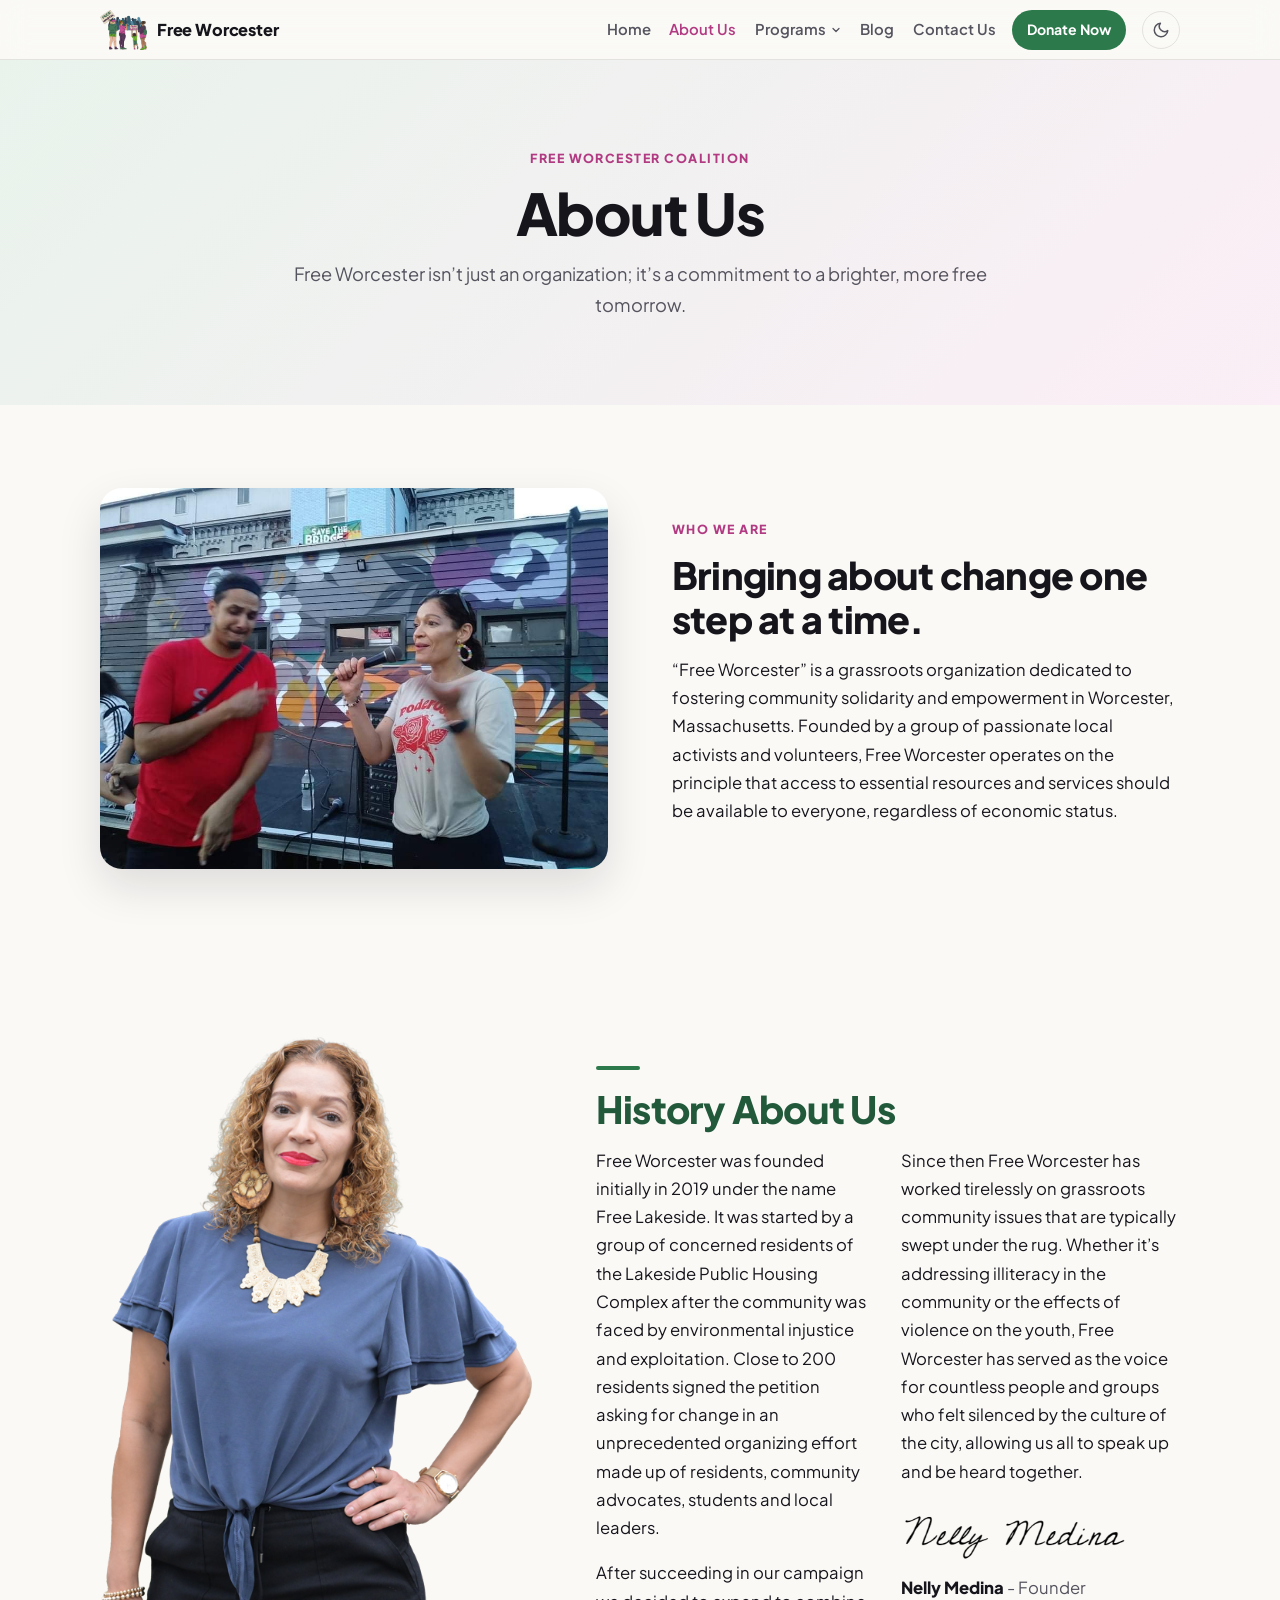
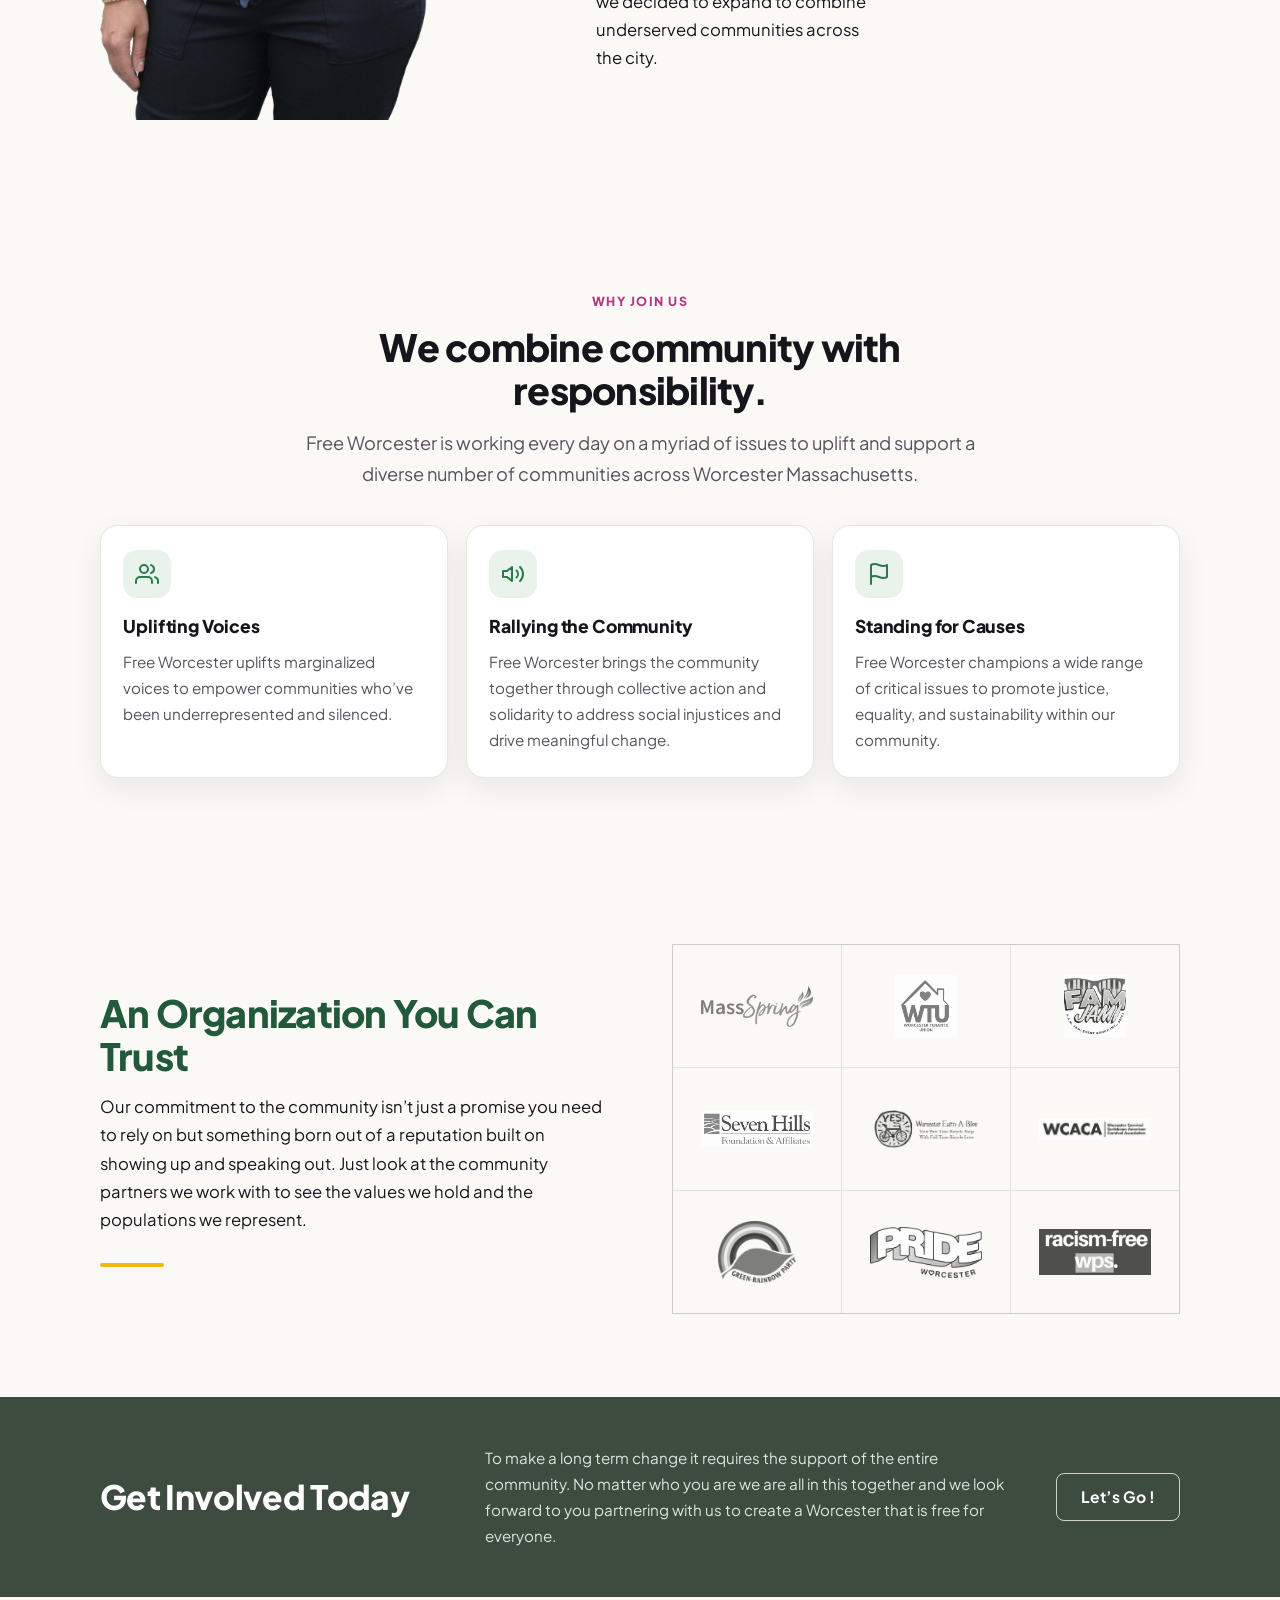
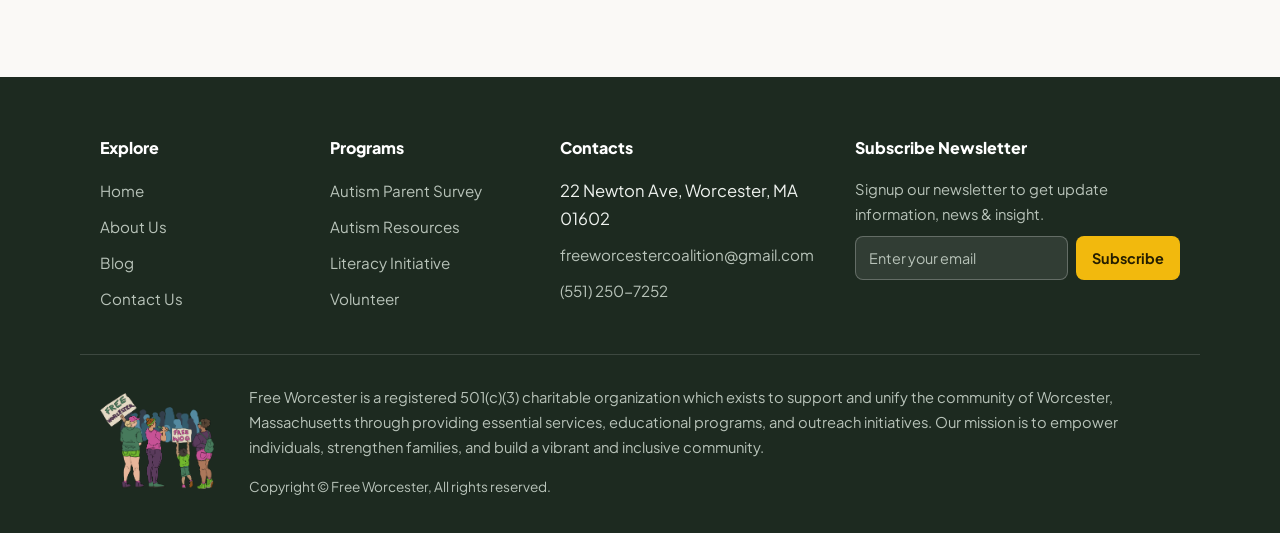
==== about.html @ 7d06a8c4 "Merge the history and founder blocks to match the original layout The About page's history section n" ====
<!DOCTYPE html>
<html lang="en">
<head>
<meta charset="utf-8">
<meta name="viewport" content="width=device-width, initial-scale=1">
<title>About Us — Free Worcester</title>
<meta name="description" content="Free Worcester isn't just an organization; it's a commitment to a brighter, more free tomorrow.">
<link rel="icon" href="images/favicon-32.png" sizes="32x32" type="image/png">
<link rel="icon" href="images/favicon-192.png" sizes="192x192" type="image/png">
<link rel="apple-touch-icon" href="images/apple-touch-icon.png">
<link rel="preconnect" href="https://fonts.googleapis.com">
<link rel="preconnect" href="https://fonts.gstatic.com" crossorigin>
<link href="https://fonts.googleapis.com/css2?family=Plus+Jakarta+Sans:wght@400;600;700;800&display=swap" rel="stylesheet">
<link rel="stylesheet" href="assets/fw.css">
<script>try{var t=localStorage.getItem('theme');if(t==='dark'||t==='light')document.documentElement.dataset.theme=t;}catch(e){}</script>
</head>
<body>

<header class="site-head">
  <div class="bar">
    <a class="brand" href="index.html"><img src="images/free-worcester-logo.png" alt="">Free Worcester</a>
    <nav class="main" aria-label="Site">
      <a href="index.html">Home</a>
      <a href="about.html" aria-current="page">About Us</a>
      <span class="has-sub">
        <a href="autism-survey-report.html">Programs <svg class="caret" viewBox="0 0 24 24" fill="none" stroke="currentColor" stroke-width="2.5" stroke-linecap="round" stroke-linejoin="round" aria-hidden="true"><polyline points="6 9 12 15 18 9"/></svg></a>
        <span class="sub">
          <a href="autism-survey-report.html">Autism Parent Survey<span class="hint">Findings and Recommendations report</span></a>
          <a href="index.html#take-action">Social Justice Literacy Initiative<span class="hint">Today&rsquo;s Readers are Future Leaders</span></a>
        </span>
      </span>
      <a href="blog.html">Blog</a>
      <a href="contact.html">Contact Us</a>
    </nav>
    <a class="head-cta" href="contact.html">Donate Now</a>
    <button class="icon-btn" id="theme-toggle" aria-pressed="false" aria-label="Switch to dark mode">
      <svg class="i-moon" viewBox="0 0 24 24" fill="none" stroke="currentColor" stroke-width="2" stroke-linecap="round" stroke-linejoin="round" aria-hidden="true"><path d="M21 12.79A9 9 0 1 1 11.21 3 7 7 0 0 0 21 12.79z"/></svg>
      <svg class="i-sun" viewBox="0 0 24 24" fill="none" stroke="currentColor" stroke-width="2" stroke-linecap="round" stroke-linejoin="round" style="display:none" aria-hidden="true"><circle cx="12" cy="12" r="5"/><line x1="12" y1="1" x2="12" y2="3"/><line x1="12" y1="21" x2="12" y2="23"/><line x1="4.22" y1="4.22" x2="5.64" y2="5.64"/><line x1="18.36" y1="18.36" x2="19.78" y2="19.78"/><line x1="1" y1="12" x2="3" y2="12"/><line x1="21" y1="12" x2="23" y2="12"/><line x1="4.22" y1="19.78" x2="5.64" y2="18.36"/><line x1="18.36" y1="5.64" x2="19.78" y2="4.22"/></svg>
    </button>
    <button class="icon-btn nav-toggle" id="nav-toggle" aria-expanded="false" aria-controls="mobile-nav" aria-label="Menu">
      <svg viewBox="0 0 24 24" fill="none" stroke="currentColor" stroke-width="2" stroke-linecap="round" aria-hidden="true"><line x1="3" y1="6" x2="21" y2="6"/><line x1="3" y1="12" x2="21" y2="12"/><line x1="3" y1="18" x2="21" y2="18"/></svg>
    </button>
  </div>
  <nav class="mobile-nav" id="mobile-nav" aria-label="Site">
    <a href="index.html">Home</a>
    <a href="about.html">About Us</a>
    <a class="subitem" href="autism-survey-report.html">Programs: Autism Parent Survey</a>
    <a class="subitem" href="index.html#take-action">Programs: Literacy Initiative</a>
    <a href="blog.html">Blog</a>
    <a href="contact.html">Contact Us</a>
    <a href="contact.html">Donate Now</a>
  </nav>
</header>

<main>

<section class="section band-accent">
  <div class="container center rv" style="max-width: 760px;">
    <span class="eyebrow">Free Worcester Coalition</span>
    <h1 class="display">About Us</h1>
    <p class="lead" style="margin-bottom: 0;">Free Worcester isn&rsquo;t just an organization; it&rsquo;s a commitment to a brighter, more free tomorrow.</p>
  </div>
</section>

<section class="section" id="who-we-are">
  <div class="container">
    <div class="split">
      <figure class="ph rv">
        <img src="images/fw-mural-event.jpg" alt="A speaker with a microphone addressing a crowd in front of a colorful mural at a community event" width="960" height="720" loading="lazy">
      </figure>
      <div class="rv">
        <span class="eyebrow">Who We Are</span>
        <h2 class="title">Bringing about change one step at a time.</h2>
        <p>&ldquo;Free Worcester&rdquo; is a grassroots organization dedicated to fostering community solidarity and empowerment in Worcester, Massachusetts. Founded by a group of passionate local activists and volunteers, Free Worcester operates on the principle that access to essential resources and services should be available to everyone, regardless of economic status.</p>
      </div>
    </div>
  </div>
</section>

<section class="section" id="history">
  <div class="container">
    <div class="history-founder">
      <img class="portrait rv" src="images/about-founder-nelly-medina.png" alt="Portrait of Nelly Medina, founder of Free Worcester" width="560" height="888" loading="lazy">
      <div class="rv">
        <div class="accent-dash" aria-hidden="true"></div>
        <h2 class="title trust-title">History About Us</h2>
        <div class="hist-cols">
          <div>
            <p>Free Worcester was founded initially in 2019 under the name Free Lakeside. It was started by a group of concerned residents of the Lakeside Public Housing Complex after the community was faced by environmental injustice and exploitation. Close to 200 residents signed the petition asking for change in an unprecedented organizing effort made up of residents, community advocates, students and local leaders.</p>
            <p>After succeeding in our campaign we decided to expand to combine underserved communities across the city.</p>
          </div>
          <div>
            <p>Since then Free Worcester has worked tirelessly on grassroots community issues that are typically swept under the rug. Whether it&rsquo;s addressing illiteracy in the community or the effects of violence on the youth, Free Worcester has served as the voice for countless people and groups who felt silenced by the culture of the city, allowing us all to speak up and be heard together.</p>
            <img class="signature" src="images/about-signature-nelly-medina.png" alt="Nelly Medina&rsquo;s signature" width="326" height="71" loading="lazy">
            <p class="sig-name"><strong>Nelly Medina</strong> - Founder</p>
          </div>
        </div>
      </div>
    </div>
  </div>
</section>

<section class="section" id="why-join">
  <div class="container">
    <div class="center rv" style="max-width: 680px; margin: 0 auto 2.2rem;">
      <span class="eyebrow">Why Join Us</span>
      <h2 class="title">We combine community with responsibility.</h2>
      <p class="lead" style="margin-bottom: 0;">Free Worcester is working every day on a myriad of issues to uplift and support a diverse number of communities across Worcester Massachusetts.</p>
    </div>
    <div class="grid-3">
      <div class="fcard rv">
        <div class="icon-chip"><svg viewBox="0 0 24 24" fill="none" stroke="currentColor" stroke-width="2" stroke-linecap="round" stroke-linejoin="round" aria-hidden="true"><path d="M17 21v-2a4 4 0 0 0-4-4H5a4 4 0 0 0-4 4v2"/><circle cx="9" cy="7" r="4"/><path d="M23 21v-2a4 4 0 0 0-3-3.87"/><path d="M16 3.13a4 4 0 0 1 0 7.75"/></svg></div>
        <h3>Uplifting Voices</h3>
        <p>Free Worcester uplifts marginalized voices to empower communities who&rsquo;ve been underrepresented and silenced.</p>
      </div>
      <div class="fcard rv">
        <div class="icon-chip"><svg viewBox="0 0 24 24" fill="none" stroke="currentColor" stroke-width="2" stroke-linecap="round" stroke-linejoin="round" aria-hidden="true"><polygon points="11 5 6 9 2 9 2 15 6 15 11 19 11 5"/><path d="M15.54 8.46a5 5 0 0 1 0 7.07"/><path d="M19.07 4.93a10 10 0 0 1 0 14.14"/></svg></div>
        <h3>Rallying the Community</h3>
        <p>Free Worcester brings the community together through collective action and solidarity to address social injustices and drive meaningful change.</p>
      </div>
      <div class="fcard rv">
        <div class="icon-chip"><svg viewBox="0 0 24 24" fill="none" stroke="currentColor" stroke-width="2" stroke-linecap="round" stroke-linejoin="round" aria-hidden="true"><path d="M4 15s1-1 4-1 5 2 8 2 4-1 4-1V3s-1 1-4 1-5-2-8-2-4 1-4 1z"/><line x1="4" y1="22" x2="4" y2="15"/></svg></div>
        <h3>Standing for Causes</h3>
        <p>Free Worcester champions a wide range of critical issues to promote justice, equality, and sustainability within our community.</p>
      </div>
    </div>
  </div>
</section>

<section class="section" id="trust">
  <div class="container">
    <div class="split">
      <div class="rv">
        <h2 class="title trust-title">An Organization You Can Trust</h2>
        <p>Our commitment to the community isn&rsquo;t just a promise you need to rely on but something born out of a reputation built on showing up and speaking out. Just look at the community partners we work with to see the values we hold and the populations we represent.</p>
        <div class="accent-bar" aria-hidden="true"></div>
      </div>
      <div class="partner-grid rv" aria-label="Community partners">
        <span class="cell"><img src="images/partner-mass-spring.png" alt="MassSpring" loading="lazy"></span>
        <span class="cell"><img src="images/partner-tenants-union.png" alt="Worcester Tenants Union" loading="lazy"></span>
        <span class="cell"><img src="images/partner-fam-jam.jpg" alt="FAM JAM! Event Group Inc." loading="lazy"></span>
        <span class="cell"><img src="images/partner-seven-hills.png" alt="Seven Hills Foundation and Affiliates" loading="lazy"></span>
        <span class="cell"><img src="images/partner-earn-a-bike.png" alt="Worcester Earn-A-Bike" loading="lazy"></span>
        <span class="cell"><img src="images/partner-wcaca.jpg" alt="WCACA — Worcester Caribbean American Carnival Association" loading="lazy"></span>
        <span class="cell"><img src="images/partner-green-rainbow.png" alt="Green-Rainbow Party" loading="lazy"></span>
        <span class="cell"><img src="images/partner-pride-worcester.png" alt="Pride Worcester" loading="lazy"></span>
        <span class="cell"><img src="images/partner-racism-free-wps.png" alt="Racism-Free WPS" loading="lazy"></span>
      </div>
    </div>
  </div>
</section>

<section class="section tight band-cta" id="get-involved">
  <div class="container cta-row rv">
    <h2>Get Involved Today</h2>
    <p>To make a long term change it requires the support of the entire community. No matter who you are we are all in this together and we look forward to you partnering with us to create a Worcester that is free for everyone.</p>
    <a class="btn outline" href="contact.html">Let&rsquo;s Go !</a>
  </div>
</section>

</main>

<footer class="site-foot">
  <div class="cols">
    <div>
      <h4>Explore</h4>
      <ul>
        <li><a href="index.html">Home</a></li>
        <li><a href="about.html">About Us</a></li>
        <li><a href="blog.html">Blog</a></li>
        <li><a href="contact.html">Contact Us</a></li>
      </ul>
    </div>
    <div>
      <h4>Programs</h4>
      <ul>
        <li><a href="autism-survey-report.html">Autism Parent Survey</a></li>
        <li><a href="autism-survey-report.html#resources">Autism Resources</a></li>
        <li><a href="index.html#take-action">Literacy Initiative</a></li>
        <li><a href="contact.html">Volunteer</a></li>
      </ul>
    </div>
    <div>
      <h4>Contacts</h4>
      <ul>
        <li>22 Newton Ave, Worcester, MA 01602</li>
        <li><a href="mailto:freeworcestercoalition@gmail.com">freeworcestercoalition@gmail.com</a></li>
        <li><a href="tel:+15512507252">(551) 250-7252</a></li>
      </ul>
    </div>
    <div>
      <h4>Subscribe Newsletter</h4>
      <p>Signup our newsletter to get update information, news &amp; insight.</p>
      <form class="newsletter" id="newsletter-form">
        <input id="nl-email" type="email" placeholder="Enter your email" aria-label="Email address" required>
        <button class="btn gold" type="submit">Subscribe</button>
      </form>
    </div>
  </div>
  <div class="foot-bottom">
    <img src="images/free-worcester-logo.png" alt="Free Worcester logo">
    <div>
      <p>Free Worcester is a registered 501(c)(3) charitable organization which exists to support and unify the community of Worcester, Massachusetts through providing essential services, educational programs, and outreach initiatives. Our mission is to empower individuals, strengthen families, and build a vibrant and inclusive community.</p>
      <p class="copyright">Copyright &copy; Free Worcester, All rights reserved.</p>
    </div>
  </div>
</footer>

<script src="assets/fw.js"></script>
</body>
</html>
---- assets/fw.css ----
/* Free Worcester site design system */

:root {
  color-scheme: light;
  --page: #faf9f6;
  --surface: #ffffff;
  --surface-2: #f3f1ea;
  --ink: #16151c;
  --ink-2: #55535e;
  --muted: #8a8794;
  --border: rgba(20, 19, 28, 0.10);
  --shadow: 0 10px 30px rgba(20, 19, 28, 0.07);
  --shadow-lift: 0 18px 44px rgba(20, 19, 28, 0.12);
  --green: #2c7a4b;
  --green-deep: #21593a;
  --green-ink: #ffffff;
  --lime: #7fc242;
  --pink: #d155a5;
  --accent-text: #b23a82;
  --wash-green: #e9f3ec;
  --wash-pink: #fbeef6;
  --foot-bg: #1d2a20;
  --foot-ink: #eef2ee;
  --foot-muted: #b8c3b9;
  --radius: 18px;
}
:root[data-theme="dark"] {
  color-scheme: dark;
  --page: #0e0e11;
  --surface: #17161c;
  --surface-2: #1e1d25;
  --ink: #f2f1f5;
  --ink-2: #c3c0cc;
  --muted: #918e9c;
  --border: rgba(255, 255, 255, 0.12);
  --shadow: 0 10px 30px rgba(0, 0, 0, 0.45);
  --shadow-lift: 0 18px 44px rgba(0, 0, 0, 0.6);
  --green: #58b978;
  --green-deep: #2b6b45;
  --green-ink: #08130c;
  --pink: #e176b8;
  --accent-text: #e78fc3;
  --wash-green: #142219;
  --wash-pink: #261523;
  --foot-bg: #152017;
}

* { box-sizing: border-box; }
html { scroll-behavior: smooth; }
@media (prefers-reduced-motion: reduce) { html { scroll-behavior: auto; } }
body {
  margin: 0;
  background: var(--page);
  color: var(--ink);
  font-family: "Plus Jakarta Sans", system-ui, -apple-system, "Segoe UI", sans-serif;
  font-size: 1.04rem;
  line-height: 1.7;
}
a { color: var(--green); }
:root[data-theme="dark"] main a:not(.btn) { color: var(--pink); }
img { max-width: 100%; }

/* ---------- Header ---------- */
.site-head {
  position: sticky; top: 0; z-index: 60;
  background: color-mix(in srgb, var(--page) 84%, transparent);
  -webkit-backdrop-filter: blur(14px); backdrop-filter: blur(14px);
  border-bottom: 1px solid var(--border);
}
.site-head .bar {
  max-width: 1120px; margin: 0 auto; padding: 0.6rem 1.25rem;
  display: flex; align-items: center; gap: 1rem;
}
.site-head .brand {
  display: flex; align-items: center; gap: 0.6rem;
  text-decoration: none; color: var(--ink); font-weight: 800; font-size: 1.02rem;
  flex: 1 1 auto; min-width: 0; letter-spacing: -0.01em;
}
.site-head .brand img { height: 40px; width: auto; display: block; }
.site-head nav.main { display: flex; gap: 1.15rem; align-items: center; }
.site-head nav.main a {
  font-size: 0.93rem; font-weight: 600; text-decoration: none; color: var(--ink-2);
  padding: 0.2rem 0;
}
.site-head nav.main a:hover { color: var(--ink); }
.site-head nav.main a[aria-current="page"] {
  color: var(--accent-text);
}
.has-sub { position: relative; }
.has-sub > a { display: inline-flex; align-items: center; gap: 0.25rem; }
.has-sub .caret { width: 12px; height: 12px; }
.sub {
  position: absolute; top: calc(100% + 8px); left: 50%; transform: translateX(-50%);
  background: var(--surface); border: 1px solid var(--border); border-radius: 14px;
  box-shadow: var(--shadow-lift); padding: 0.45rem; min-width: 280px; display: none; z-index: 70;
}
.has-sub:hover .sub, .has-sub:focus-within .sub { display: block; }
.sub::before { content: ""; position: absolute; top: -10px; left: 0; right: 0; height: 12px; }
.sub a {
  display: block; padding: 0.55rem 0.8rem; border-radius: 10px;
  font-size: 0.92rem; font-weight: 600; color: var(--ink) !important; text-decoration: none;
}
.sub a:hover { background: var(--surface-2); }
.sub a .hint { display: block; font-size: 0.78rem; font-weight: 500; color: var(--muted); }
.mobile-nav a.subitem { padding-left: 1.2rem; font-weight: 500; color: var(--ink-2); }
.head-cta {
  display: inline-block; background: var(--green); color: var(--green-ink) !important;
  font-size: 0.88rem; font-weight: 700; text-decoration: none;
  padding: 0.5rem 0.95rem; border-radius: 999px; white-space: nowrap;
}
.head-cta:hover { background: var(--green-deep); color: #fff !important; }
.icon-btn {
  background: none; border: 1px solid var(--border); border-radius: 999px;
  width: 38px; height: 38px; display: inline-flex; align-items: center; justify-content: center;
  color: var(--ink-2); cursor: pointer; flex: 0 0 auto;
}
.icon-btn:hover { background: var(--surface-2); }
.icon-btn svg { width: 18px; height: 18px; }
.nav-toggle { display: none; }
.mobile-nav {
  display: none; border-top: 1px solid var(--border);
  background: var(--surface); padding: 0.6rem 1.25rem 1rem;
}
.mobile-nav a {
  display: block; padding: 0.55rem 0.25rem; text-decoration: none;
  color: var(--ink); font-weight: 600; border-bottom: 1px solid var(--border);
}
.mobile-nav a:last-child { border-bottom: none; }
.mobile-nav.open { display: block; }
@media (max-width: 880px) {
  .site-head nav.main, .site-head .head-cta { display: none; }
  .nav-toggle { display: inline-flex; }
}

/* ---------- Layout ---------- */
.container { max-width: 1120px; margin: 0 auto; padding: 0 1.25rem; }
.container.narrow { max-width: 760px; }
.section { padding: clamp(3rem, 7vw, 5.2rem) 0; }
.section.tight { padding: clamp(2rem, 4vw, 3rem) 0; }
.split {
  display: grid; grid-template-columns: 1fr 1fr;
  gap: clamp(2rem, 5vw, 4.5rem); align-items: center;
}
@media (max-width: 880px) { .split { grid-template-columns: 1fr; } }
.split .media-right { order: 2; }
@media (max-width: 880px) { .split .media-right { order: 0; } }

.eyebrow {
  display: inline-block; font-size: 0.78rem; font-weight: 800;
  letter-spacing: 0.12em; text-transform: uppercase;
  color: var(--accent-text); margin: 0 0 0.8rem;
}
h1.display {
  font-size: clamp(2.3rem, 5.5vw, 3.6rem); line-height: 1.06;
  letter-spacing: -0.025em; font-weight: 800; margin: 0 0 1rem;
}
h2.title {
  font-size: clamp(1.7rem, 3.4vw, 2.35rem); line-height: 1.15;
  letter-spacing: -0.02em; font-weight: 800; margin: 0 0 1rem;
}
.lead { font-size: 1.14rem; color: var(--ink-2); margin: 0 0 1.2rem; }
p { margin: 0 0 1.05rem; }
.center { text-align: center; }
.center .eyebrow { margin-left: auto; margin-right: auto; }

/* ---------- Buttons ---------- */
.btn-row { display: flex; flex-wrap: wrap; gap: 0.8rem; margin: 1.4rem 0 0; }
.center .btn-row { justify-content: center; }
.btn {
  display: inline-block; padding: 0.72rem 1.35rem; border-radius: 999px;
  background: var(--green); color: var(--green-ink); text-decoration: none;
  font-weight: 700; font-size: 0.98rem; border: none; cursor: pointer; font-family: inherit;
  transition: transform 0.15s ease, background 0.15s ease, box-shadow 0.15s ease;
}
.btn:hover { background: var(--green-deep); color: #fff; transform: translateY(-2px); box-shadow: var(--shadow); }
.btn.ghost {
  background: transparent; color: var(--ink); border: 1.5px solid var(--border);
}
.btn.ghost:hover { background: var(--surface-2); color: var(--ink); box-shadow: none; }
.btn.on-dark { background: #fff; color: #1c4630; }
.btn.on-dark:hover { background: #eef5ef; color: #1c4630; }

/* ---------- Media ---------- */
.ph { border-radius: 22px; overflow: hidden; box-shadow: var(--shadow-lift); margin: 0; }
.ph img { display: block; width: 100%; height: auto; }
.hero-art { display: block; width: min(100%, 460px); height: auto; margin: 0 auto; }

/* ---------- Cards ---------- */
.grid-3 { display: grid; grid-template-columns: repeat(3, 1fr); gap: 1.1rem; }
.grid-4 { display: grid; grid-template-columns: repeat(4, 1fr); gap: 1.1rem; }
@media (max-width: 980px) { .grid-4 { grid-template-columns: repeat(2, 1fr); } }
@media (max-width: 880px) { .grid-3 { grid-template-columns: 1fr; } }
@media (max-width: 560px) { .grid-4 { grid-template-columns: 1fr; } }
.fcard {
  background: var(--surface); border: 1px solid var(--border);
  border-radius: var(--radius); padding: 1.5rem 1.4rem;
  box-shadow: var(--shadow);
  transition: transform 0.2s ease, box-shadow 0.2s ease;
}
.fcard:hover { transform: translateY(-4px); box-shadow: var(--shadow-lift); }
.fcard h3 { margin: 0 0 0.45rem; font-size: 1.1rem; font-weight: 800; letter-spacing: -0.01em; }
.fcard p { margin: 0; font-size: 0.95rem; color: var(--ink-2); }
.icon-chip {
  width: 48px; height: 48px; border-radius: 14px;
  background: var(--wash-green); color: var(--green);
  display: flex; align-items: center; justify-content: center; margin-bottom: 0.9rem;
}
:root[data-theme="dark"] .icon-chip { color: var(--pink); background: var(--wash-pink); }
.icon-chip svg { width: 24px; height: 24px; }

/* ---------- Bands ---------- */
.band-accent { background: linear-gradient(135deg, var(--wash-green), var(--wash-pink)); }
.band-cta { background: #3e4c40; color: #f4f7f4; }
.band-cta .eyebrow { color: #b7e3c5; }
.band-cta h2.title { color: #ffffff; }
.band-cta p { color: #d8ecdd; }
.band-soft { background: var(--surface-2); }
:root[data-theme="dark"] .band-accent { background: linear-gradient(135deg, var(--wash-green), var(--wash-pink)); }

.cta-row {
  display: grid; grid-template-columns: minmax(0, 0.9fr) minmax(0, 1.4fr) auto;
  gap: clamp(1.5rem, 4vw, 3.5rem); align-items: center;
}
.cta-row h2 { margin: 0; font-size: clamp(1.5rem, 3vw, 2.1rem); font-weight: 800; letter-spacing: -0.02em; color: #fff; }
.cta-row p { margin: 0; font-size: 0.95rem; color: #dbe4dc; }
@media (max-width: 880px) { .cta-row { grid-template-columns: 1fr; text-align: left; } }
.btn.outline {
  background: transparent; color: #fff; border: 1px solid rgba(255, 255, 255, 0.75);
  border-radius: 8px; padding: 0.62rem 1.5rem; white-space: nowrap;
}
.btn.outline:hover { background: rgba(255, 255, 255, 0.12); color: #fff; box-shadow: none; }
.btn.gold { background: #f2b90d; color: #251e00; border-radius: 8px; }
.btn.gold:hover { background: #dfa90a; color: #251e00; }

/* ---------- Partner logos ---------- */
.trust-title { color: var(--green-deep); }
:root[data-theme="dark"] .trust-title { color: var(--green); }
.accent-bar { width: 64px; height: 4px; background: #f2b90d; margin-top: 1.8rem; border-radius: 2px; }
.partner-grid {
  display: grid; grid-template-columns: repeat(3, 1fr);
  gap: 1px; background: var(--border); border: 1px solid var(--border);
}
.partner-grid .cell {
  background: var(--page); display: flex; align-items: center; justify-content: center;
  padding: 1.5rem 1.1rem; min-height: 122px;
}
.partner-grid .cell img {
  max-height: 62px; max-width: 84%; width: auto; object-fit: contain;
  filter: grayscale(1); opacity: 0.78; transition: filter 0.2s ease, opacity 0.2s ease;
}
.partner-grid .cell:hover img { filter: none; opacity: 1; }
:root[data-theme="dark"] .partner-grid { background: rgba(255, 255, 255, 0.18); border-color: rgba(255, 255, 255, 0.18); }
:root[data-theme="dark"] .partner-grid .cell { background: #eceae4; }
@media (max-width: 560px) { .partner-grid { grid-template-columns: repeat(2, 1fr); } }

.logo-marquee {
  overflow: hidden;
  -webkit-mask-image: linear-gradient(90deg, transparent, #000 10%, #000 90%, transparent);
  mask-image: linear-gradient(90deg, transparent, #000 10%, #000 90%, transparent);
}
.logo-track { display: flex; width: max-content; animation: logo-scroll 36s linear infinite; }
.logo-marquee:hover .logo-track { animation-play-state: paused; }
.logo-set { display: flex; align-items: center; gap: 2.4rem; padding-right: 2.4rem; }
@keyframes logo-scroll {
  from { transform: translateX(0); }
  to { transform: translateX(-50%); }
}
.logo-marquee .partner { display: flex; align-items: center; padding: 0.4rem 0.7rem; flex: none; }
.logo-marquee .partner img {
  display: block; height: 46px; width: auto; max-width: 150px; object-fit: contain;
  filter: grayscale(1); opacity: 0.75; transition: filter 0.2s ease, opacity 0.2s ease;
}
.logo-marquee .partner:hover img { filter: none; opacity: 1; }
:root[data-theme="dark"] .logo-marquee .partner { background: #eceae4; border-radius: 12px; }
.strip-label {
  text-align: center; font-size: 0.8rem; font-weight: 800; letter-spacing: 0.14em;
  text-transform: uppercase; color: var(--muted); margin: 0 0 1.3rem;
}

/* ---------- Posts ---------- */
.post-card {
  background: var(--surface); border: 1px solid var(--border);
  border-radius: var(--radius); overflow: hidden; box-shadow: var(--shadow);
  transition: transform 0.2s ease, box-shadow 0.2s ease;
  display: flex; flex-direction: column;
}
.post-card:hover { transform: translateY(-4px); box-shadow: var(--shadow-lift); }
.post-card .thumb { overflow: hidden; aspect-ratio: 16 / 10; }
.post-card .thumb img {
  width: 100%; height: 100%; object-fit: cover; display: block;
  transition: transform 0.5s ease;
}
.post-card:hover .thumb img { transform: scale(1.05); }
.post-card .body { padding: 1.15rem 1.25rem 1.3rem; display: flex; flex-direction: column; gap: 0.45rem; }
.post-card h3 { margin: 0; font-size: 1.08rem; font-weight: 800; line-height: 1.35; letter-spacing: -0.01em; }
.post-card .excerpt { margin: 0; font-size: 0.93rem; color: var(--ink-2); }
.pill {
  display: inline-block; align-self: flex-start; font-size: 0.72rem; font-weight: 800;
  letter-spacing: 0.06em; text-transform: uppercase;
  background: var(--wash-pink); color: var(--accent-text);
  border-radius: 999px; padding: 0.22rem 0.65rem;
}
.post-date { font-size: 0.82rem; color: var(--muted); }
.post-feature {
  display: grid; grid-template-columns: minmax(0, 1.2fr) minmax(0, 1fr);
  background: var(--surface); border: 1px solid var(--border);
  border-radius: 22px; overflow: hidden; box-shadow: var(--shadow-lift);
}
.post-feature .thumb img { width: 100%; height: 100%; object-fit: cover; display: block; }
.post-feature .body { padding: clamp(1.4rem, 3.5vw, 2.4rem); display: flex; flex-direction: column; gap: 0.7rem; justify-content: center; }
.post-feature h2 { margin: 0; font-size: clamp(1.35rem, 2.6vw, 1.8rem); font-weight: 800; line-height: 1.25; letter-spacing: -0.015em; }
.post-feature .excerpt { margin: 0; color: var(--ink-2); }
@media (max-width: 880px) { .post-feature { grid-template-columns: 1fr; } }

/* ---------- History / founder ---------- */
.history-founder {
  display: grid; grid-template-columns: minmax(0, 0.85fr) minmax(0, 1.15fr);
  gap: clamp(2rem, 5vw, 4rem); align-items: center;
}
.history-founder .portrait { width: 100%; max-width: 440px; height: auto; display: block; justify-self: center; }
.accent-dash { width: 44px; height: 4px; border-radius: 2px; background: var(--green); margin-bottom: 1.1rem; }
.hist-cols { display: grid; grid-template-columns: 1fr 1fr; gap: 1.7rem; }
.hist-cols p { margin-top: 0; }
.hist-cols .signature { height: 50px; width: auto; display: block; margin: 1.5rem 0 0.9rem; }
:root[data-theme="dark"] .hist-cols .signature { filter: invert(1) opacity(0.9); }
.sig-name { margin: 0; color: var(--ink-2); }
.sig-name strong { color: var(--ink); font-weight: 800; }
@media (max-width: 900px) {
  .history-founder { grid-template-columns: 1fr; }
  .history-founder .portrait { max-width: 320px; justify-self: start; }
}
@media (max-width: 640px) { .hist-cols { grid-template-columns: 1fr; } }

/* ---------- Contact ---------- */
.contact-grid { display: grid; grid-template-columns: minmax(0, 0.9fr) minmax(0, 1.1fr); gap: 1.4rem; align-items: start; }
@media (max-width: 880px) { .contact-grid { grid-template-columns: 1fr; } }
.info-card { display: flex; gap: 1rem; align-items: flex-start; }
.info-card .icon-chip { margin: 0; flex: 0 0 auto; }
.info-card h3 { margin: 0 0 0.15rem; font-size: 1rem; font-weight: 800; }
.info-card p { margin: 0; color: var(--ink-2); font-size: 0.97rem; overflow-wrap: anywhere; }
.stack { display: flex; flex-direction: column; gap: 1.1rem; }
form.msg label { display: block; font-size: 0.88rem; font-weight: 700; margin: 1rem 0 0.35rem; }
form.msg label:first-of-type { margin-top: 0; }
form.msg input, form.msg textarea {
  width: 100%; padding: 0.68rem 0.85rem; font: inherit; color: var(--ink);
  background: var(--page); border: 1px solid var(--border); border-radius: 12px;
}
form.msg input:focus, form.msg textarea:focus { outline: 2px solid var(--green); outline-offset: 1px; }
form.msg textarea { min-height: 140px; resize: vertical; }
form.msg .note { font-size: 0.84rem; color: var(--muted); margin: 0.9rem 0 0; }
form.msg .btn { margin-top: 1.2rem; }
.map-frame {
  border: 1px solid var(--border); border-radius: 22px; overflow: hidden;
  box-shadow: var(--shadow); margin-top: 2.5rem;
}
.map-frame iframe { display: block; width: 100%; height: 380px; border: 0; }

/* ---------- Footer ---------- */
.site-foot { background: var(--foot-bg); color: var(--foot-ink); margin-top: clamp(3rem, 7vw, 5rem); }
.site-foot .cols {
  max-width: 1120px; margin: 0 auto; padding: clamp(2.5rem, 5vw, 3.6rem) 1.25rem 2rem;
  display: grid; grid-template-columns: 1.4fr 1fr 1fr; gap: 2.2rem;
}
@media (max-width: 880px) { .site-foot .cols { grid-template-columns: 1fr; } }
.site-foot .foot-bottom {
  max-width: 1120px; margin: 0 auto; padding: 1.9rem 1.25rem 2.2rem;
  border-top: 1px solid rgba(255, 255, 255, 0.14);
  display: grid; grid-template-columns: auto minmax(0, 1fr); gap: 2.2rem; align-items: center;
}
.site-foot .foot-bottom img { height: 96px; width: auto; display: block; }
.site-foot .copyright { margin: 0.9rem 0 0; font-size: 0.85rem; }
@media (max-width: 640px) { .site-foot .foot-bottom { grid-template-columns: 1fr; gap: 1.2rem; } }
.site-foot p { color: var(--foot-muted); font-size: 0.92rem; margin: 0 0 0.6rem; }
.site-foot h4 {
  font-size: 1rem; font-weight: 800; color: #ffffff; margin: 0 0 0.95rem;
}
.site-foot ul { list-style: none; margin: 0; padding: 0; }
.site-foot li { margin: 0 0 0.5rem; }
.site-foot a { color: var(--foot-muted); text-decoration: none; font-size: 0.95rem; }
.site-foot a:hover { color: #ffffff; }
.site-foot form.newsletter { display: flex; gap: 0.5rem; margin-top: 0.6rem; }
.site-foot form.newsletter input {
  flex: 1 1 auto; min-width: 0; padding: 0.55rem 0.8rem; font: inherit; font-size: 0.9rem;
  color: #fff; background: rgba(255, 255, 255, 0.09);
  border: 1px solid rgba(255, 255, 255, 0.25); border-radius: 8px;
}
.site-foot form.newsletter input::placeholder { color: var(--foot-muted); }
.site-foot form.newsletter .btn { padding: 0.55rem 1rem; font-size: 0.9rem; flex: 0 0 auto; }
.site-foot .base {
  border-top: 1px solid rgba(255, 255, 255, 0.12);
  max-width: 1120px; margin: 0 auto; padding: 1.1rem 1.25rem 1.4rem;
  font-size: 0.85rem; color: var(--foot-muted);
}
.site-foot .cols { grid-template-columns: 0.9fr 0.9fr 1.2fr 1.5fr; }
@media (max-width: 980px) { .site-foot .cols { grid-template-columns: 1fr 1fr; } }
@media (max-width: 640px) { .site-foot .cols { grid-template-columns: 1fr; } }

/* ---------- Reveal ---------- */
.rv { opacity: 0; transform: translateY(20px); transition: opacity 0.65s ease, transform 0.65s ease; }
.rv.in { opacity: 1; transform: none; }
@media (prefers-reduced-motion: reduce) {
  .rv { opacity: 1; transform: none; transition: none; }
  .fcard, .post-card, .btn, .logo-marquee .partner { transition: none; }
  .logo-marquee { -webkit-mask-image: none; mask-image: none; }
  .logo-track { animation: none; width: auto; }
  .logo-set { flex-wrap: wrap; justify-content: center; padding-right: 0; }
  .logo-set[aria-hidden="true"] { display: none; }
}
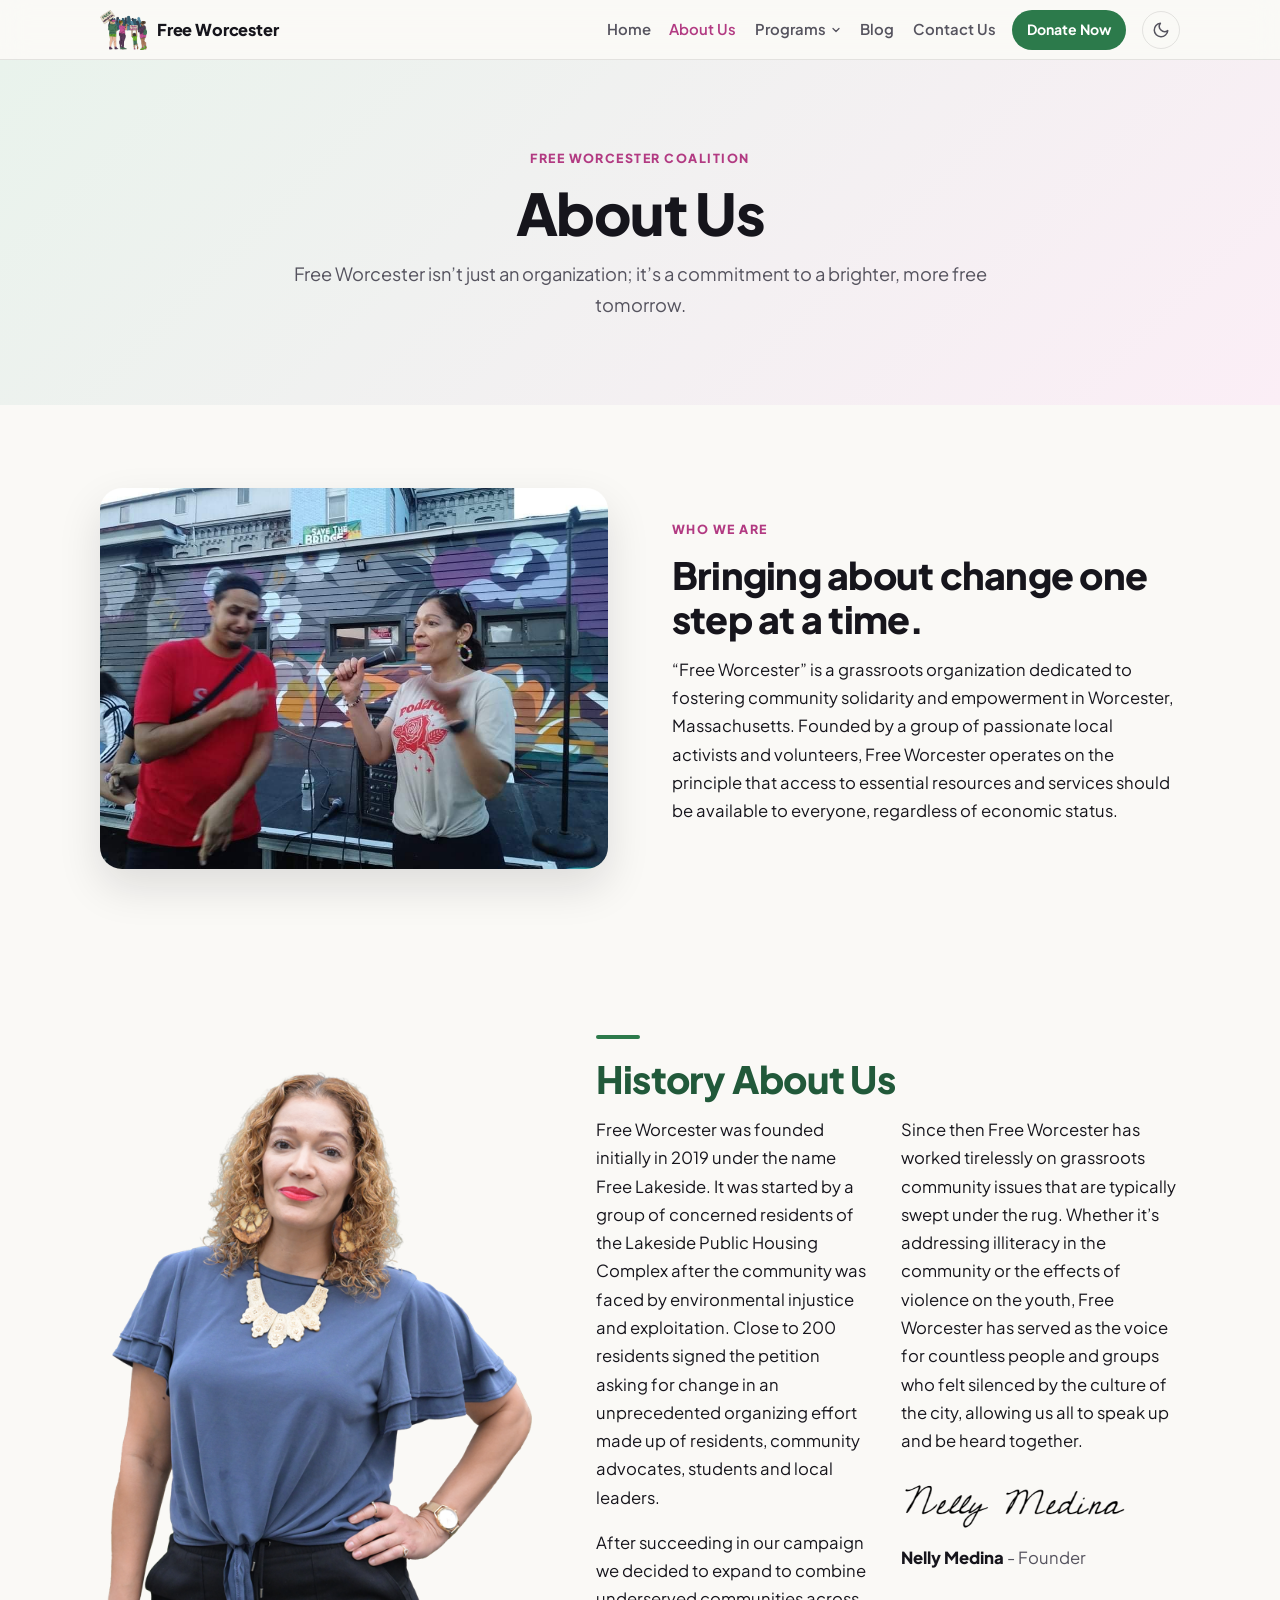
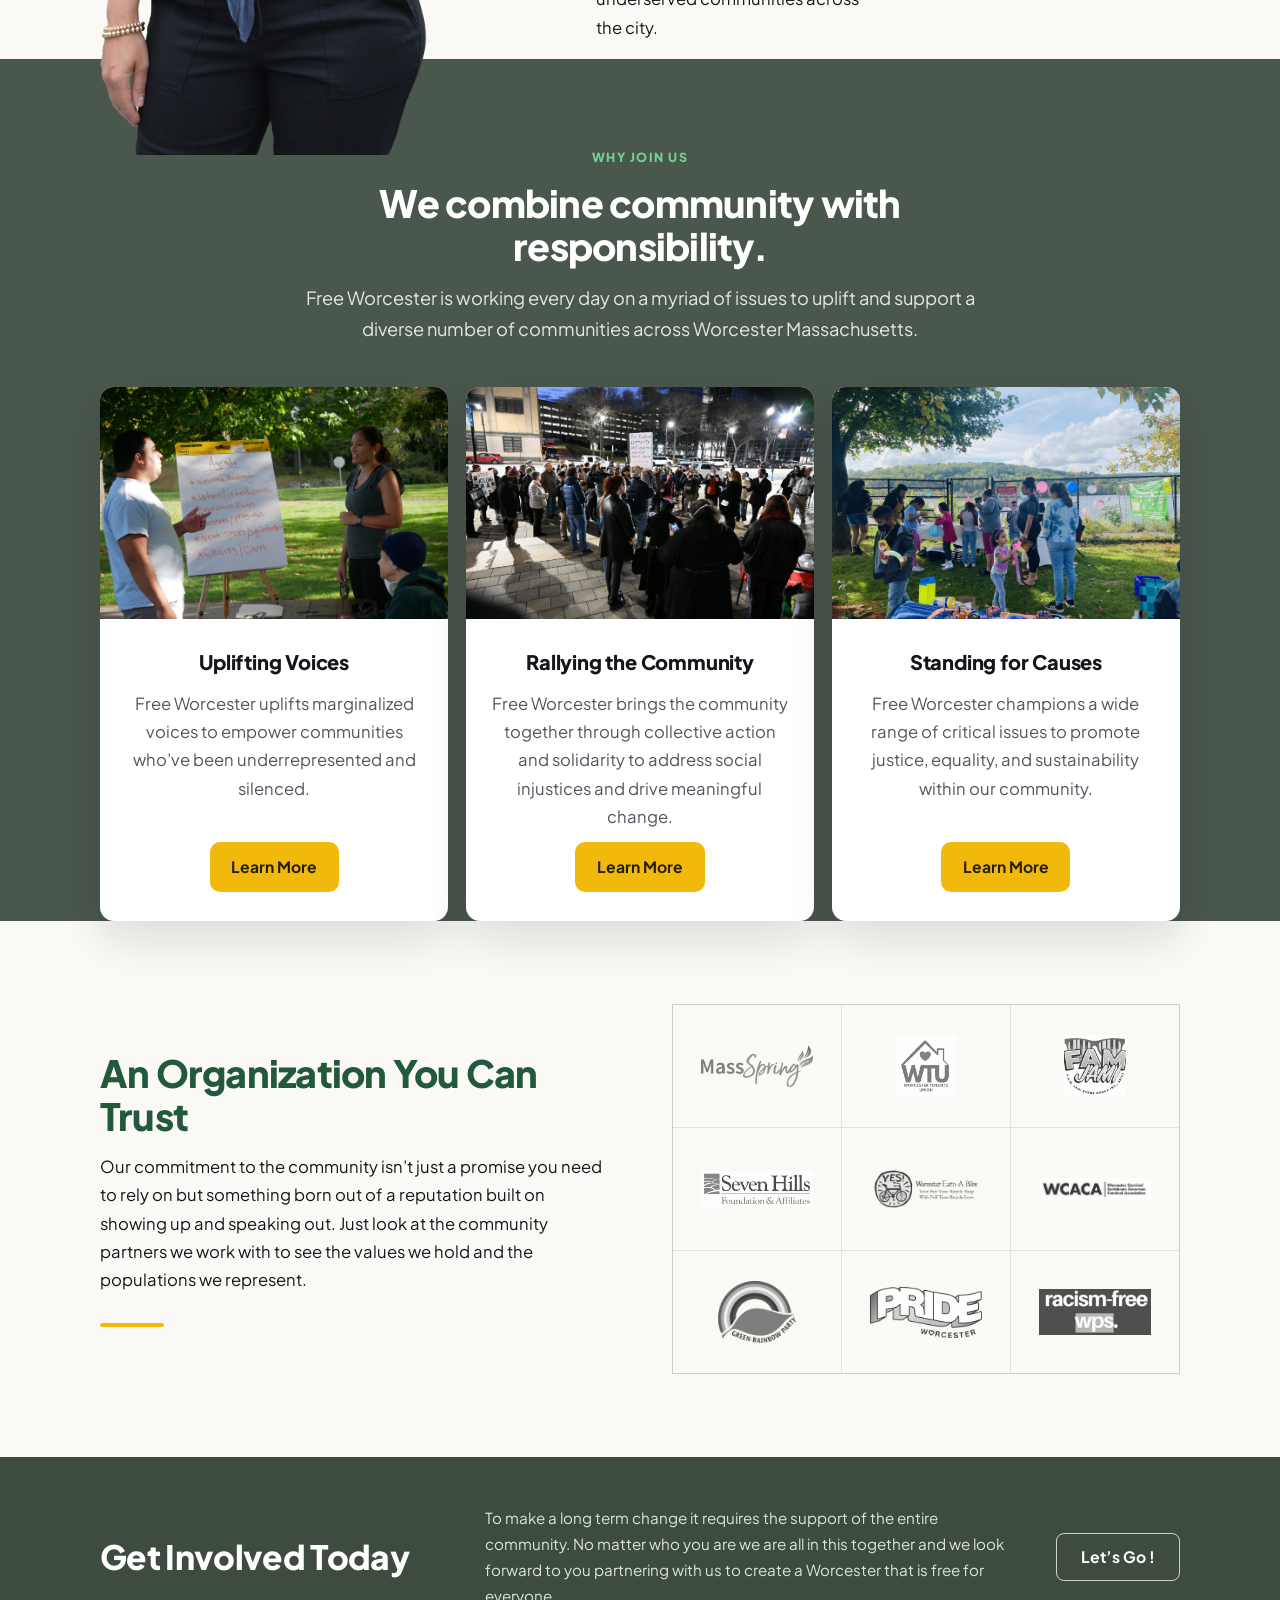
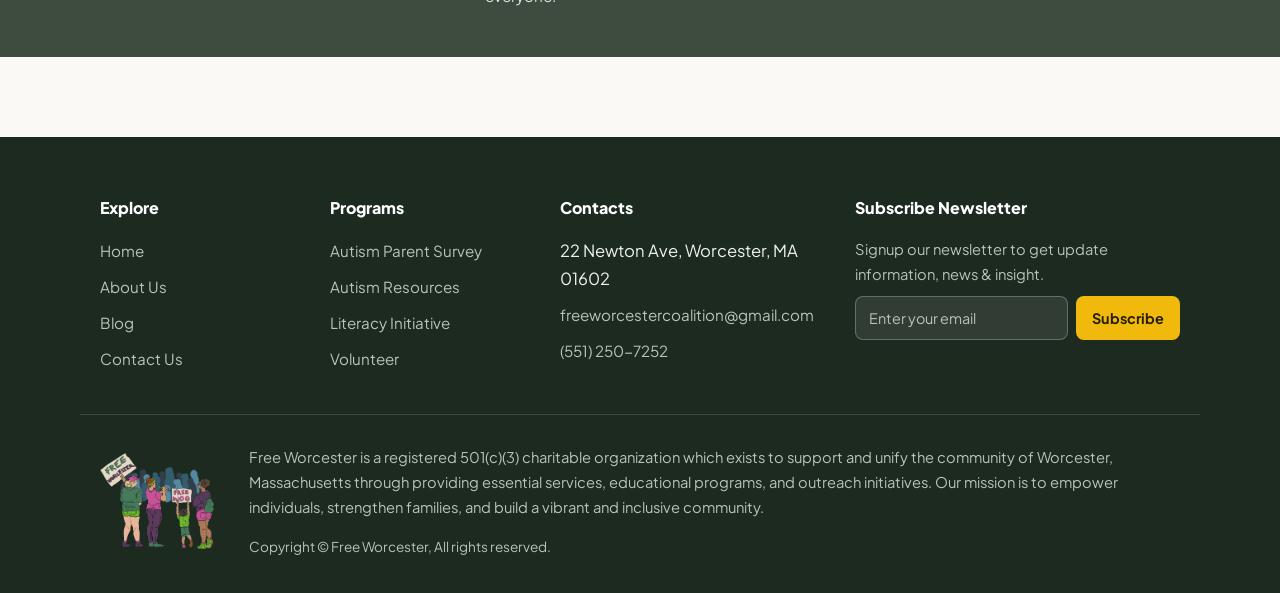
==== commit 8eec45d1: "Rebuild Why Join Us as a green band with overlapping photo cards The About page's Why Join Us sectio" ====
--- a/about.html
+++ b/about.html
@@ -100,28 +100,37 @@
   </div>
 </section>
 
-<section class="section" id="why-join">
-  <div class="container">
-    <div class="center rv" style="max-width: 680px; margin: 0 auto 2.2rem;">
+<section class="section band-join" id="why-join">
+  <div class="container">
+    <div class="center rv" style="max-width: 680px; margin: 0 auto 2.6rem;">
       <span class="eyebrow">Why Join Us</span>
       <h2 class="title">We combine community with responsibility.</h2>
       <p class="lead" style="margin-bottom: 0;">Free Worcester is working every day on a myriad of issues to uplift and support a diverse number of communities across Worcester Massachusetts.</p>
     </div>
-    <div class="grid-3">
-      <div class="fcard rv">
-        <div class="icon-chip"><svg viewBox="0 0 24 24" fill="none" stroke="currentColor" stroke-width="2" stroke-linecap="round" stroke-linejoin="round" aria-hidden="true"><path d="M17 21v-2a4 4 0 0 0-4-4H5a4 4 0 0 0-4 4v2"/><circle cx="9" cy="7" r="4"/><path d="M23 21v-2a4 4 0 0 0-3-3.87"/><path d="M16 3.13a4 4 0 0 1 0 7.75"/></svg></div>
-        <h3>Uplifting Voices</h3>
-        <p>Free Worcester uplifts marginalized voices to empower communities who&rsquo;ve been underrepresented and silenced.</p>
-      </div>
-      <div class="fcard rv">
-        <div class="icon-chip"><svg viewBox="0 0 24 24" fill="none" stroke="currentColor" stroke-width="2" stroke-linecap="round" stroke-linejoin="round" aria-hidden="true"><polygon points="11 5 6 9 2 9 2 15 6 15 11 19 11 5"/><path d="M15.54 8.46a5 5 0 0 1 0 7.07"/><path d="M19.07 4.93a10 10 0 0 1 0 14.14"/></svg></div>
-        <h3>Rallying the Community</h3>
-        <p>Free Worcester brings the community together through collective action and solidarity to address social injustices and drive meaningful change.</p>
-      </div>
-      <div class="fcard rv">
-        <div class="icon-chip"><svg viewBox="0 0 24 24" fill="none" stroke="currentColor" stroke-width="2" stroke-linecap="round" stroke-linejoin="round" aria-hidden="true"><path d="M4 15s1-1 4-1 5 2 8 2 4-1 4-1V3s-1 1-4 1-5-2-8-2-4 1-4 1z"/><line x1="4" y1="22" x2="4" y2="15"/></svg></div>
-        <h3>Standing for Causes</h3>
-        <p>Free Worcester champions a wide range of critical issues to promote justice, equality, and sustainability within our community.</p>
+    <div class="grid-3 join-cards">
+      <div class="join-card rv">
+        <div class="thumb"><img src="images/fw-community-meeting.jpg" alt="A Free Worcester community meeting outdoors in a park, with a bilingual agenda in English and Spanish on an easel" loading="lazy"></div>
+        <div class="body">
+          <h3>Uplifting Voices</h3>
+          <p>Free Worcester uplifts marginalized voices to empower communities who&rsquo;ve been underrepresented and silenced.</p>
+          <a class="btn gold" href="autism-survey-report.html">Learn More</a>
+        </div>
+      </div>
+      <div class="join-card rv">
+        <div class="thumb"><img src="images/fw-vigil-crowd.jpg" alt="A large evening gathering of community members downtown, with signs and a speaker at the center" loading="lazy"></div>
+        <div class="body">
+          <h3>Rallying the Community</h3>
+          <p>Free Worcester brings the community together through collective action and solidarity to address social injustices and drive meaningful change.</p>
+          <a class="btn gold" href="blog.html">Learn More</a>
+        </div>
+      </div>
+      <div class="join-card rv">
+        <div class="thumb"><img src="images/fw-lakeside-event.jpg" alt="A Free Worcester family event by the water at Coes Pond, with children&rsquo;s activities under the trees" loading="lazy"></div>
+        <div class="body">
+          <h3>Standing for Causes</h3>
+          <p>Free Worcester champions a wide range of critical issues to promote justice, equality, and sustainability within our community.</p>
+          <a class="btn gold" href="index.html#take-action">Learn More</a>
+        </div>
       </div>
     </div>
   </div>
--- a/assets/fw.css
+++ b/assets/fw.css
@@ -330,6 +330,36 @@
   .history-founder .portrait { max-width: 320px; justify-self: start; }
 }
 @media (max-width: 640px) { .hist-cols { grid-template-columns: 1fr; } }
+@media (min-width: 901px) {
+  #history { padding-bottom: 0; }
+  .history-founder .portrait { align-self: end; margin-bottom: -96px; position: relative; z-index: 1; }
+}
+
+/* ---------- Why-join band ---------- */
+.band-join { background: #4a574c; }
+.band-join .eyebrow { color: #74d194; }
+.band-join .title { color: #fff; }
+.band-join .lead { color: rgba(255, 255, 255, 0.85); }
+:root[data-theme="dark"] .band-join { background: #222b24; }
+.join-card {
+  background: var(--surface); border-radius: 14px; overflow: hidden;
+  box-shadow: var(--shadow-lift); text-align: center;
+  display: flex; flex-direction: column;
+}
+.join-card .thumb { aspect-ratio: 3 / 2; overflow: hidden; }
+.join-card .thumb img { width: 100%; height: 100%; object-fit: cover; display: block; }
+.join-card .body {
+  padding: 1.6rem 1.4rem 1.8rem; flex: 1;
+  display: flex; flex-direction: column; gap: 0.7rem; align-items: center;
+}
+.join-card h3 { margin: 0; font-size: 1.25rem; font-weight: 800; letter-spacing: -0.01em; }
+.join-card p { margin: 0; color: var(--ink-2); }
+.join-card .btn { border-radius: 10px; margin-top: auto; }
+@media (min-width: 881px) {
+  .band-join { padding-bottom: 0; }
+  .join-cards { margin-bottom: -230px; }
+  .band-join + .section { padding-top: calc(230px + clamp(3rem, 7vw, 5.2rem)); }
+}
 
 /* ---------- Contact ---------- */
 .contact-grid { display: grid; grid-template-columns: minmax(0, 0.9fr) minmax(0, 1.1fr); gap: 1.4rem; align-items: start; }
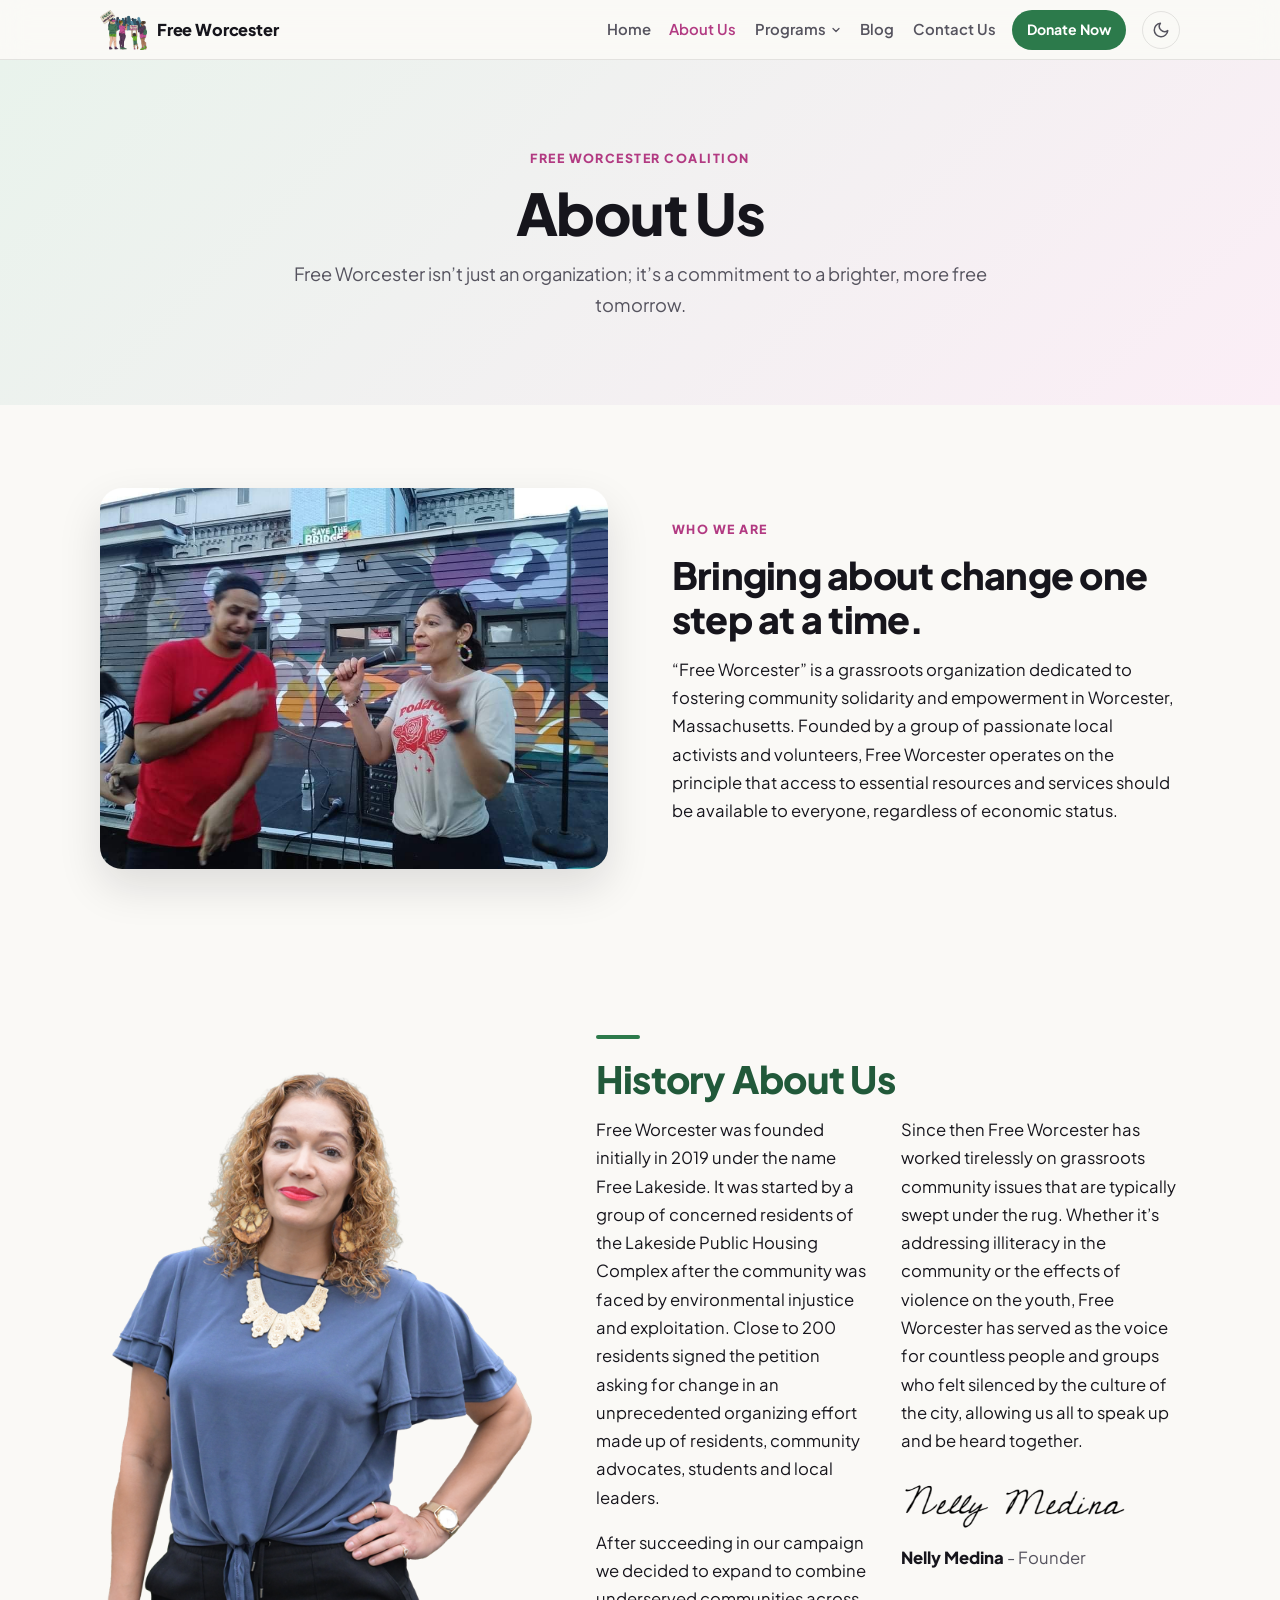
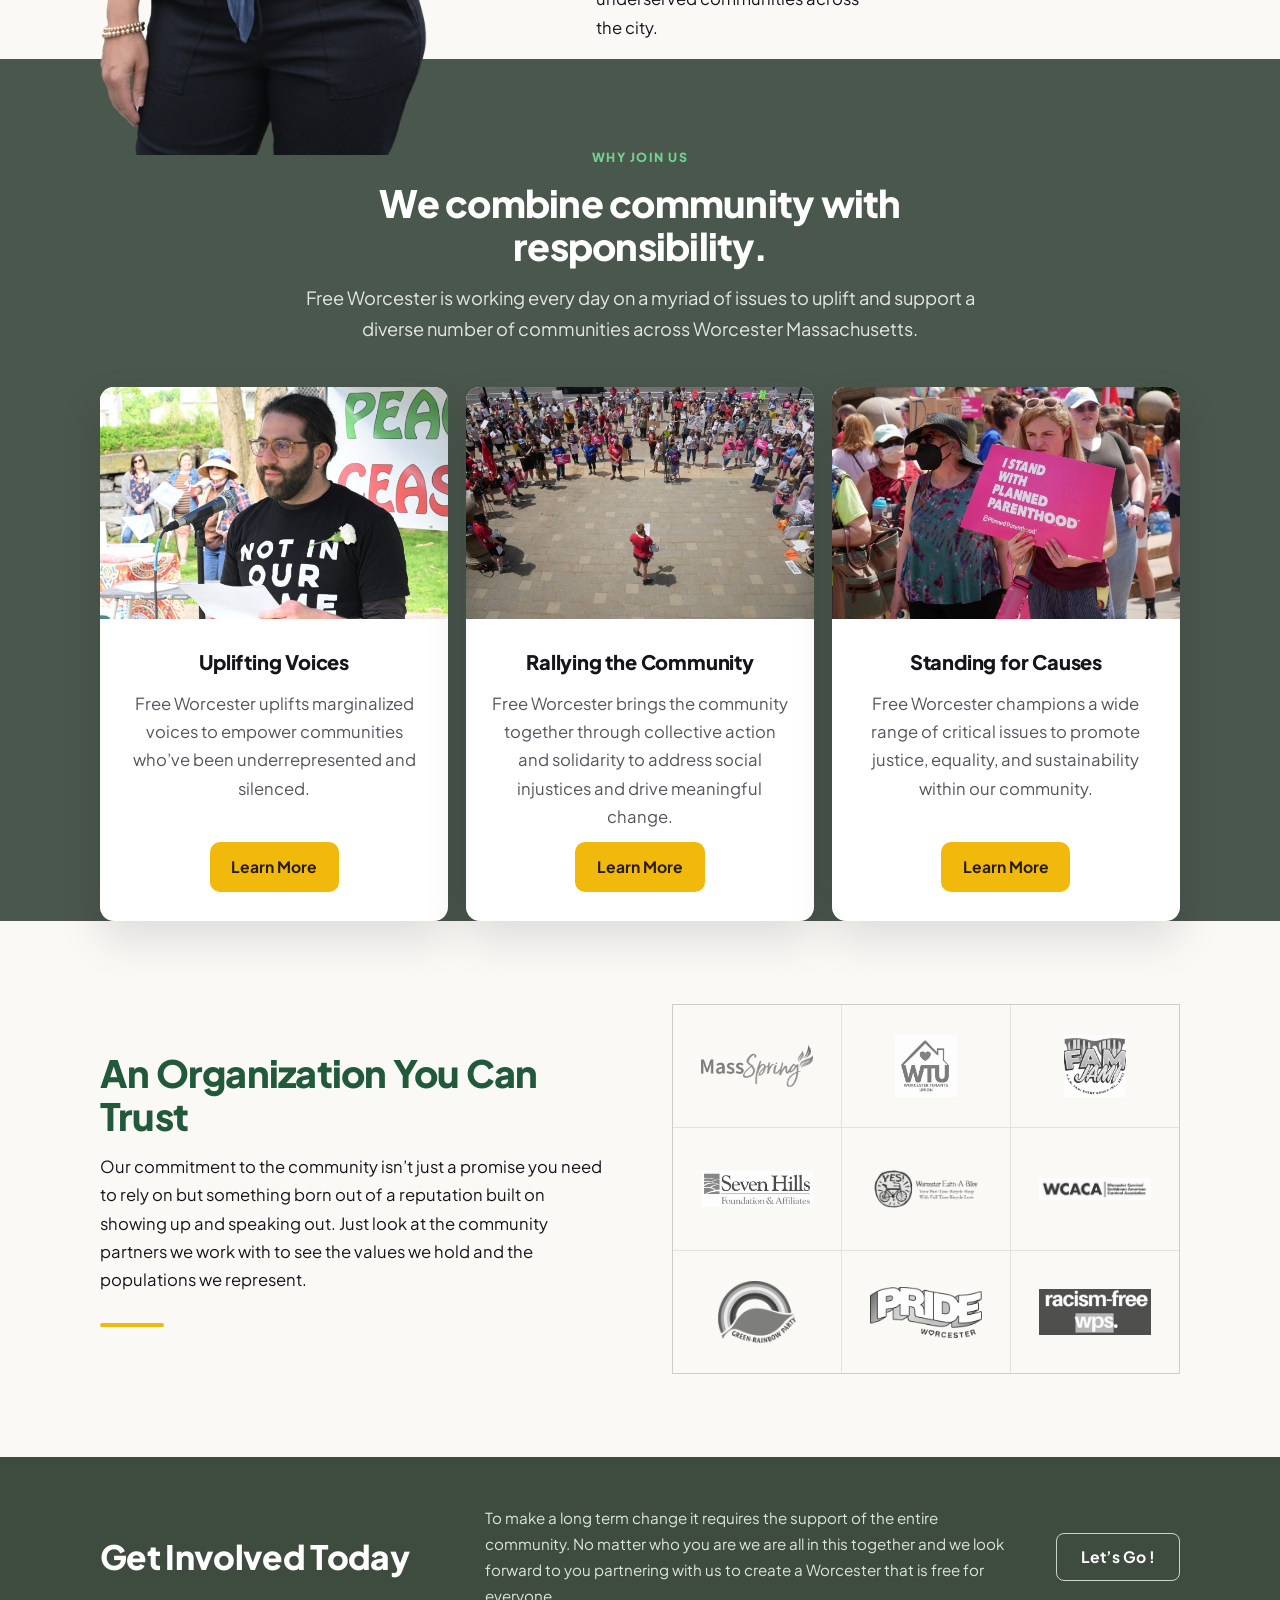
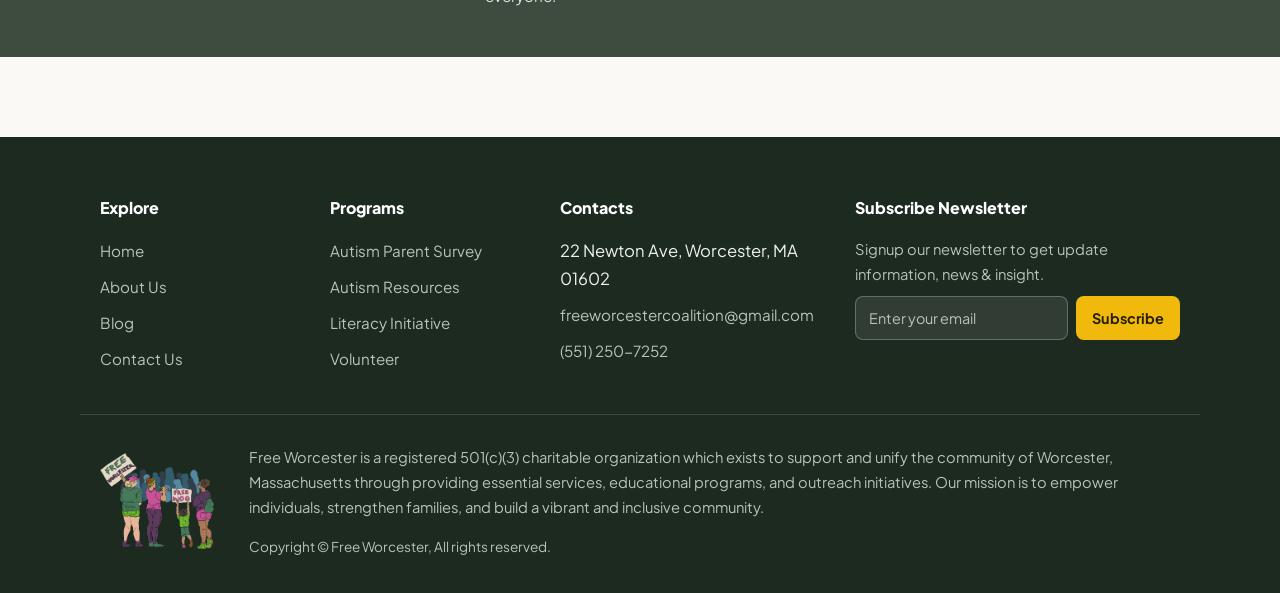
==== commit 02e59ba3: "Restore the original Why Join Us card photos The three card photos from the old site — the ceasefire" ====
--- a/about.html
+++ b/about.html
@@ -11,7 +11,7 @@
 <link rel="preconnect" href="https://fonts.googleapis.com">
 <link rel="preconnect" href="https://fonts.gstatic.com" crossorigin>
 <link href="https://fonts.googleapis.com/css2?family=Plus+Jakarta+Sans:wght@400;600;700;800&display=swap" rel="stylesheet">
-<link rel="stylesheet" href="assets/fw.css">
+<link rel="stylesheet" href="assets/fw.css?v=20260810">
 <script>try{var t=localStorage.getItem('theme');if(t==='dark'||t==='light')document.documentElement.dataset.theme=t;}catch(e){}</script>
 </head>
 <body>
@@ -109,7 +109,7 @@
     </div>
     <div class="grid-3 join-cards">
       <div class="join-card rv">
-        <div class="thumb"><img src="images/fw-community-meeting.jpg" alt="A Free Worcester community meeting outdoors in a park, with a bilingual agenda in English and Spanish on an easel" loading="lazy"></div>
+        <div class="thumb"><img src="images/fw-ceasefire-vigil-speaker.jpg" alt="A speaker reading from a page at an outdoor peace vigil, wearing a shirt that reads Not In Our Name" loading="lazy"></div>
         <div class="body">
           <h3>Uplifting Voices</h3>
           <p>Free Worcester uplifts marginalized voices to empower communities who&rsquo;ve been underrepresented and silenced.</p>
@@ -117,7 +117,7 @@
         </div>
       </div>
       <div class="join-card rv">
-        <div class="thumb"><img src="images/fw-vigil-crowd.jpg" alt="A large evening gathering of community members downtown, with signs and a speaker at the center" loading="lazy"></div>
+        <div class="thumb"><img src="images/fw-city-hall-rally.jpg" alt="An overhead view of a rally on the Worcester City Hall plaza, with a speaker at the center of the crowd" loading="lazy"></div>
         <div class="body">
           <h3>Rallying the Community</h3>
           <p>Free Worcester brings the community together through collective action and solidarity to address social injustices and drive meaningful change.</p>
@@ -125,7 +125,7 @@
         </div>
       </div>
       <div class="join-card rv">
-        <div class="thumb"><img src="images/fw-lakeside-event.jpg" alt="A Free Worcester family event by the water at Coes Pond, with children&rsquo;s activities under the trees" loading="lazy"></div>
+        <div class="thumb"><img src="images/fw-repro-rights-rally.jpg" alt="Rally attendees holding pink I Stand With Planned Parenthood signs" loading="lazy"></div>
         <div class="body">
           <h3>Standing for Causes</h3>
           <p>Free Worcester champions a wide range of critical issues to promote justice, equality, and sustainability within our community.</p>
@@ -215,6 +215,6 @@
   </div>
 </footer>
 
-<script src="assets/fw.js"></script>
+<script src="assets/fw.js?v=20260810"></script>
 </body>
 </html>
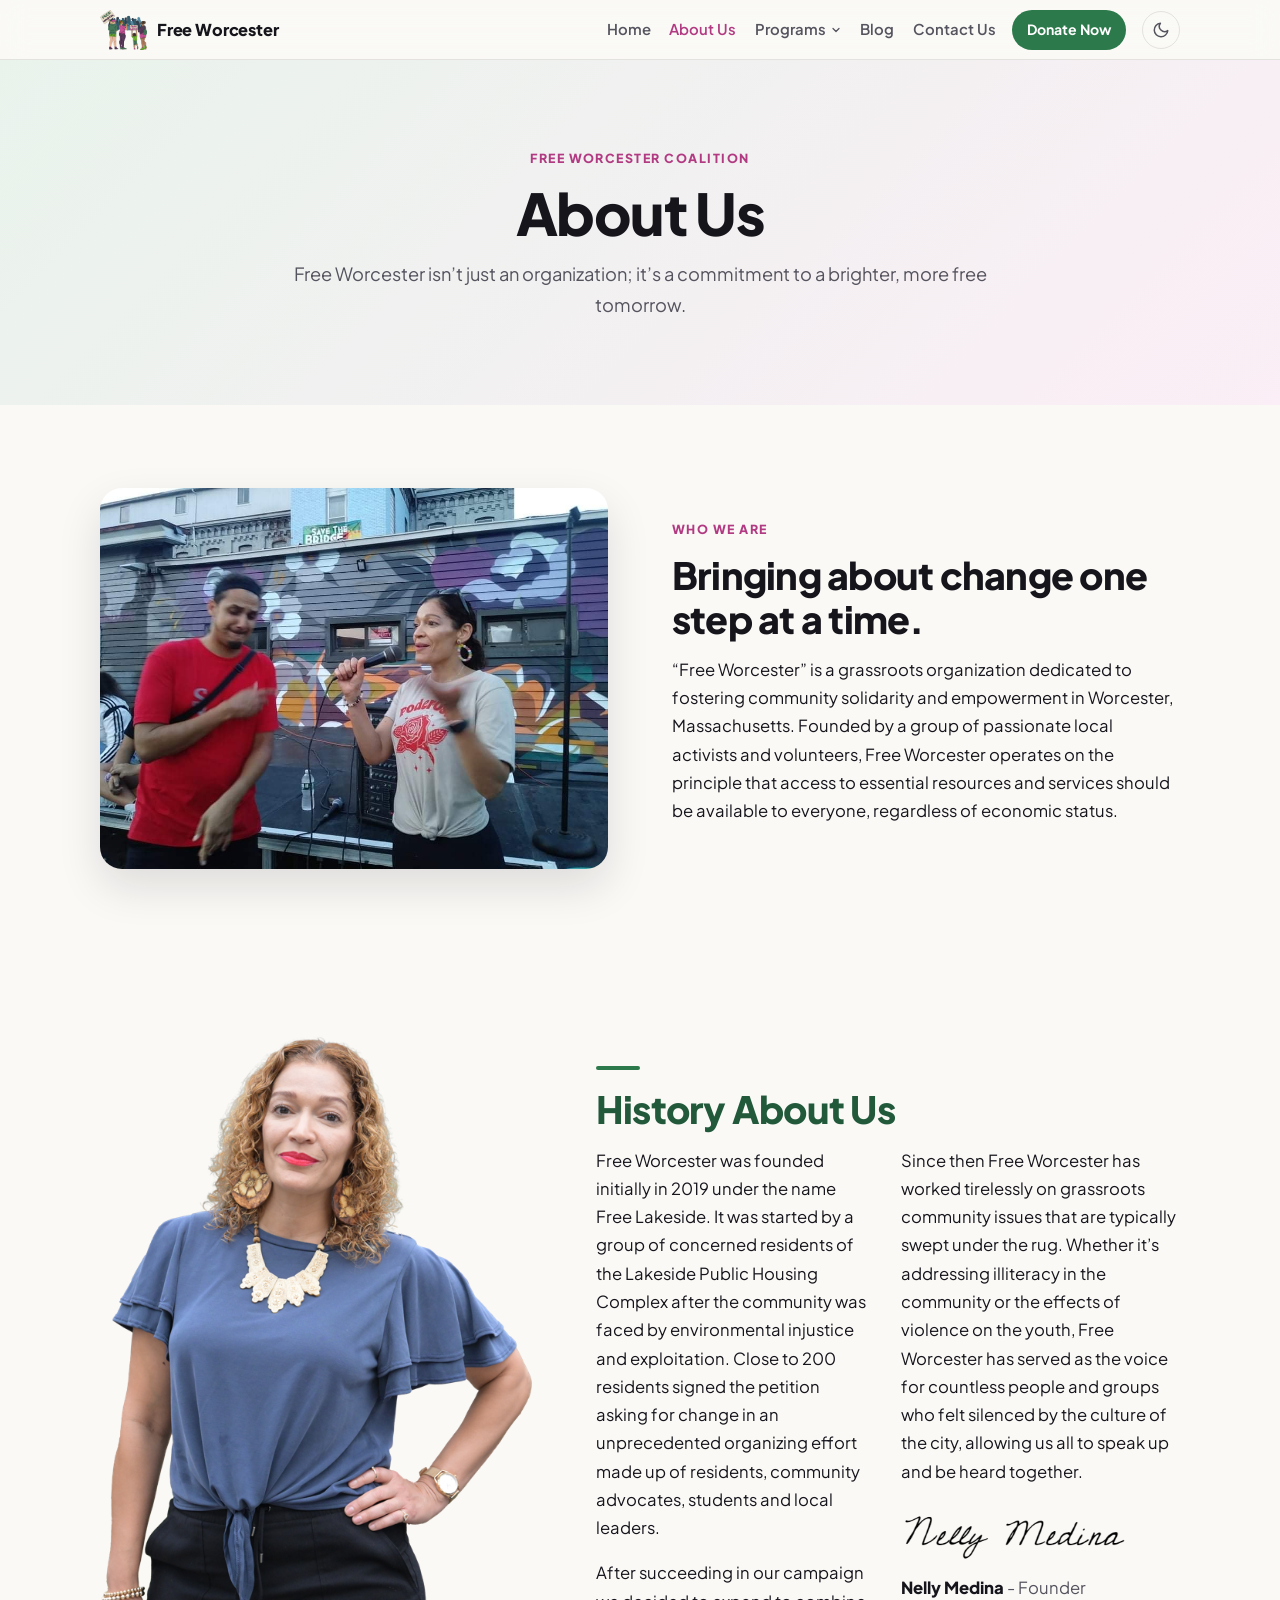
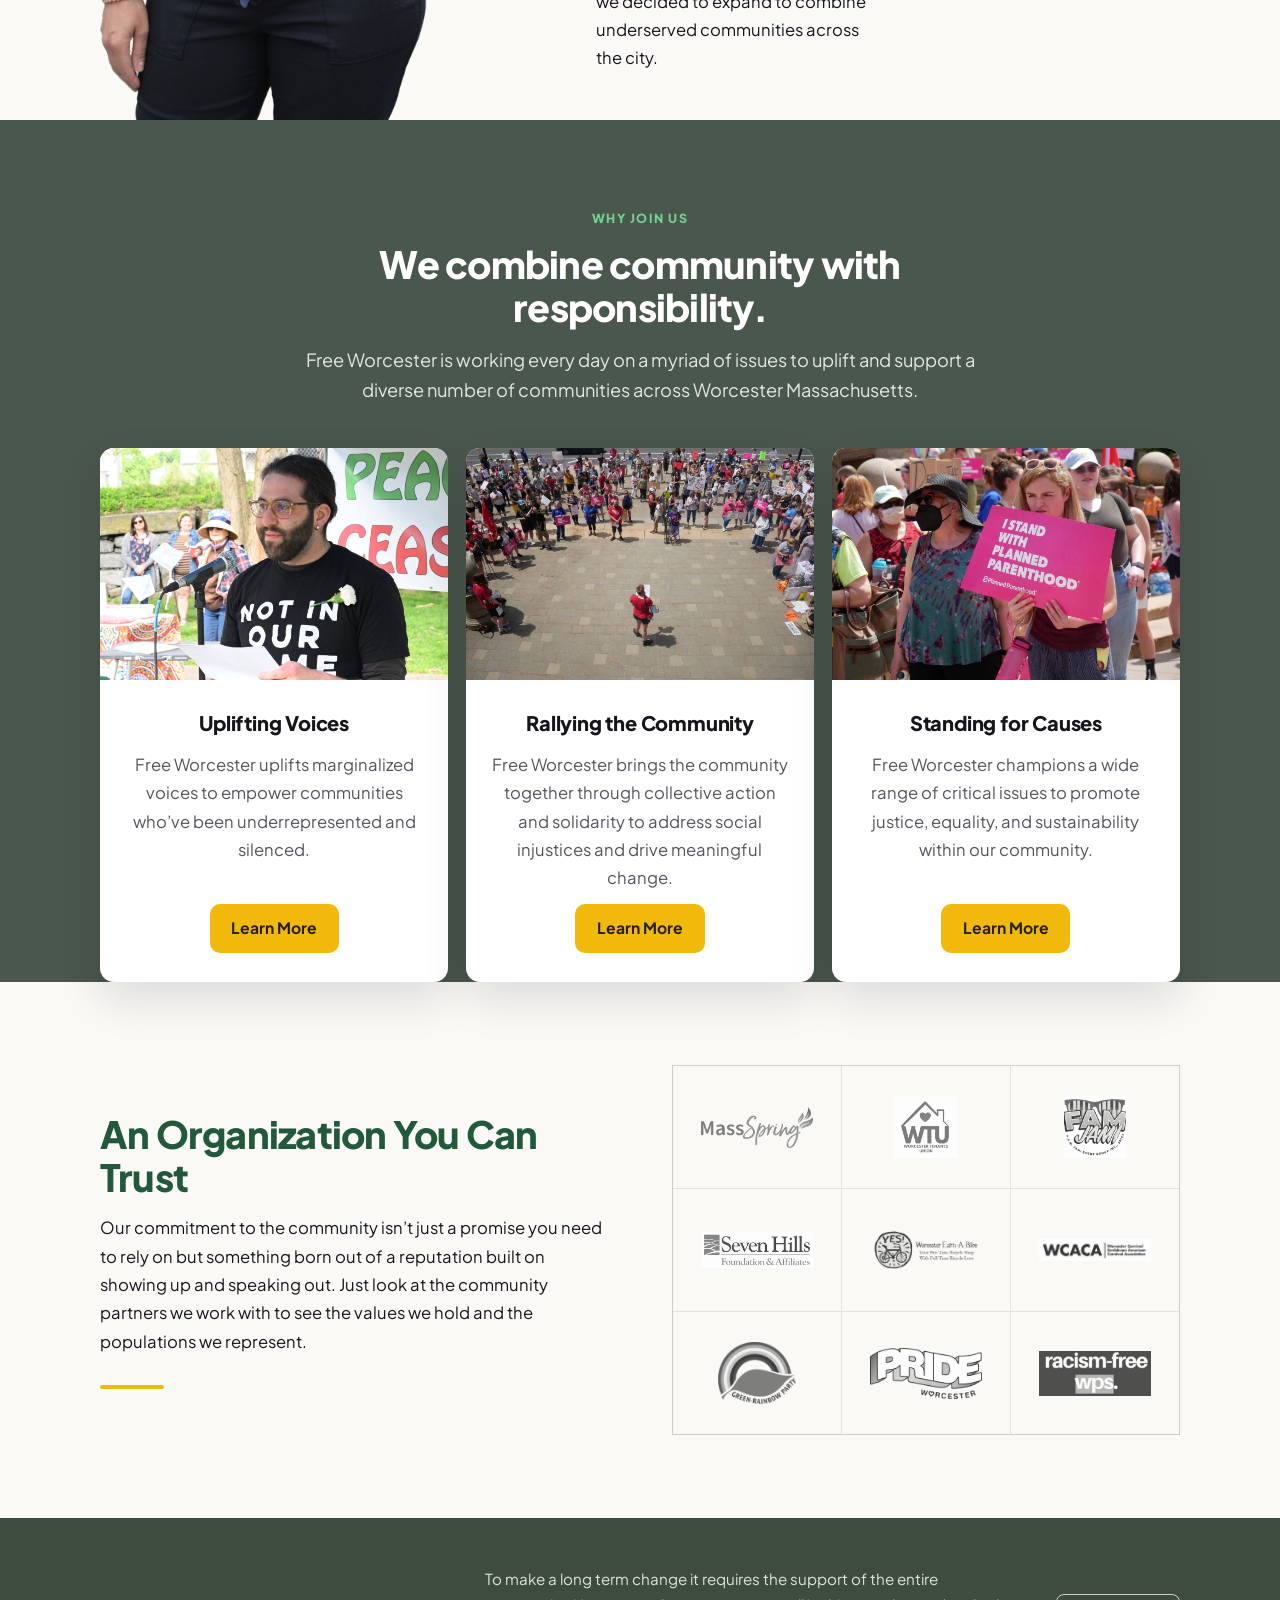
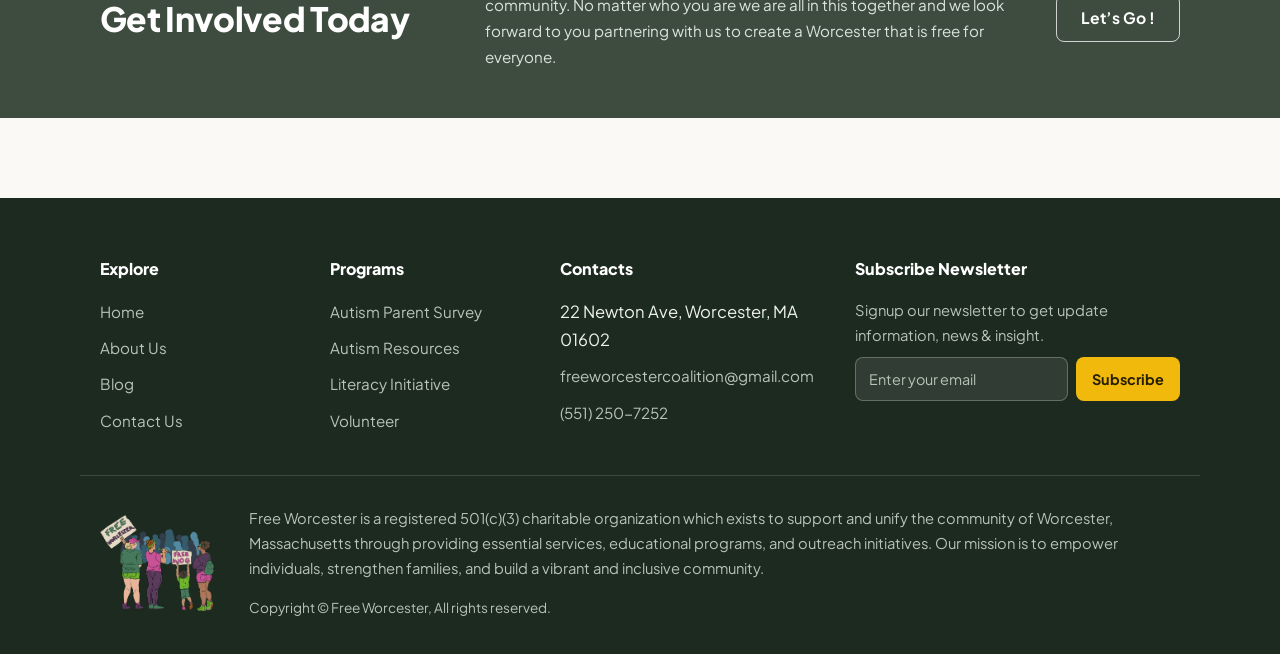
==== commit 880b7356: "Align the portrait's bottom edge with the green band The founder portrait no longer extends into the" ====
--- a/about.html
+++ b/about.html
@@ -11,7 +11,7 @@
 <link rel="preconnect" href="https://fonts.googleapis.com">
 <link rel="preconnect" href="https://fonts.gstatic.com" crossorigin>
 <link href="https://fonts.googleapis.com/css2?family=Plus+Jakarta+Sans:wght@400;600;700;800&display=swap" rel="stylesheet">
-<link rel="stylesheet" href="assets/fw.css?v=20260810">
+<link rel="stylesheet" href="assets/fw.css?v=20260810b">
 <script>try{var t=localStorage.getItem('theme');if(t==='dark'||t==='light')document.documentElement.dataset.theme=t;}catch(e){}</script>
 </head>
 <body>
--- a/assets/fw.css
+++ b/assets/fw.css
@@ -332,7 +332,7 @@
 @media (max-width: 640px) { .hist-cols { grid-template-columns: 1fr; } }
 @media (min-width: 901px) {
   #history { padding-bottom: 0; }
-  .history-founder .portrait { align-self: end; margin-bottom: -96px; position: relative; z-index: 1; }
+  .history-founder .portrait { align-self: end; }
 }
 
 /* ---------- Why-join band ---------- */
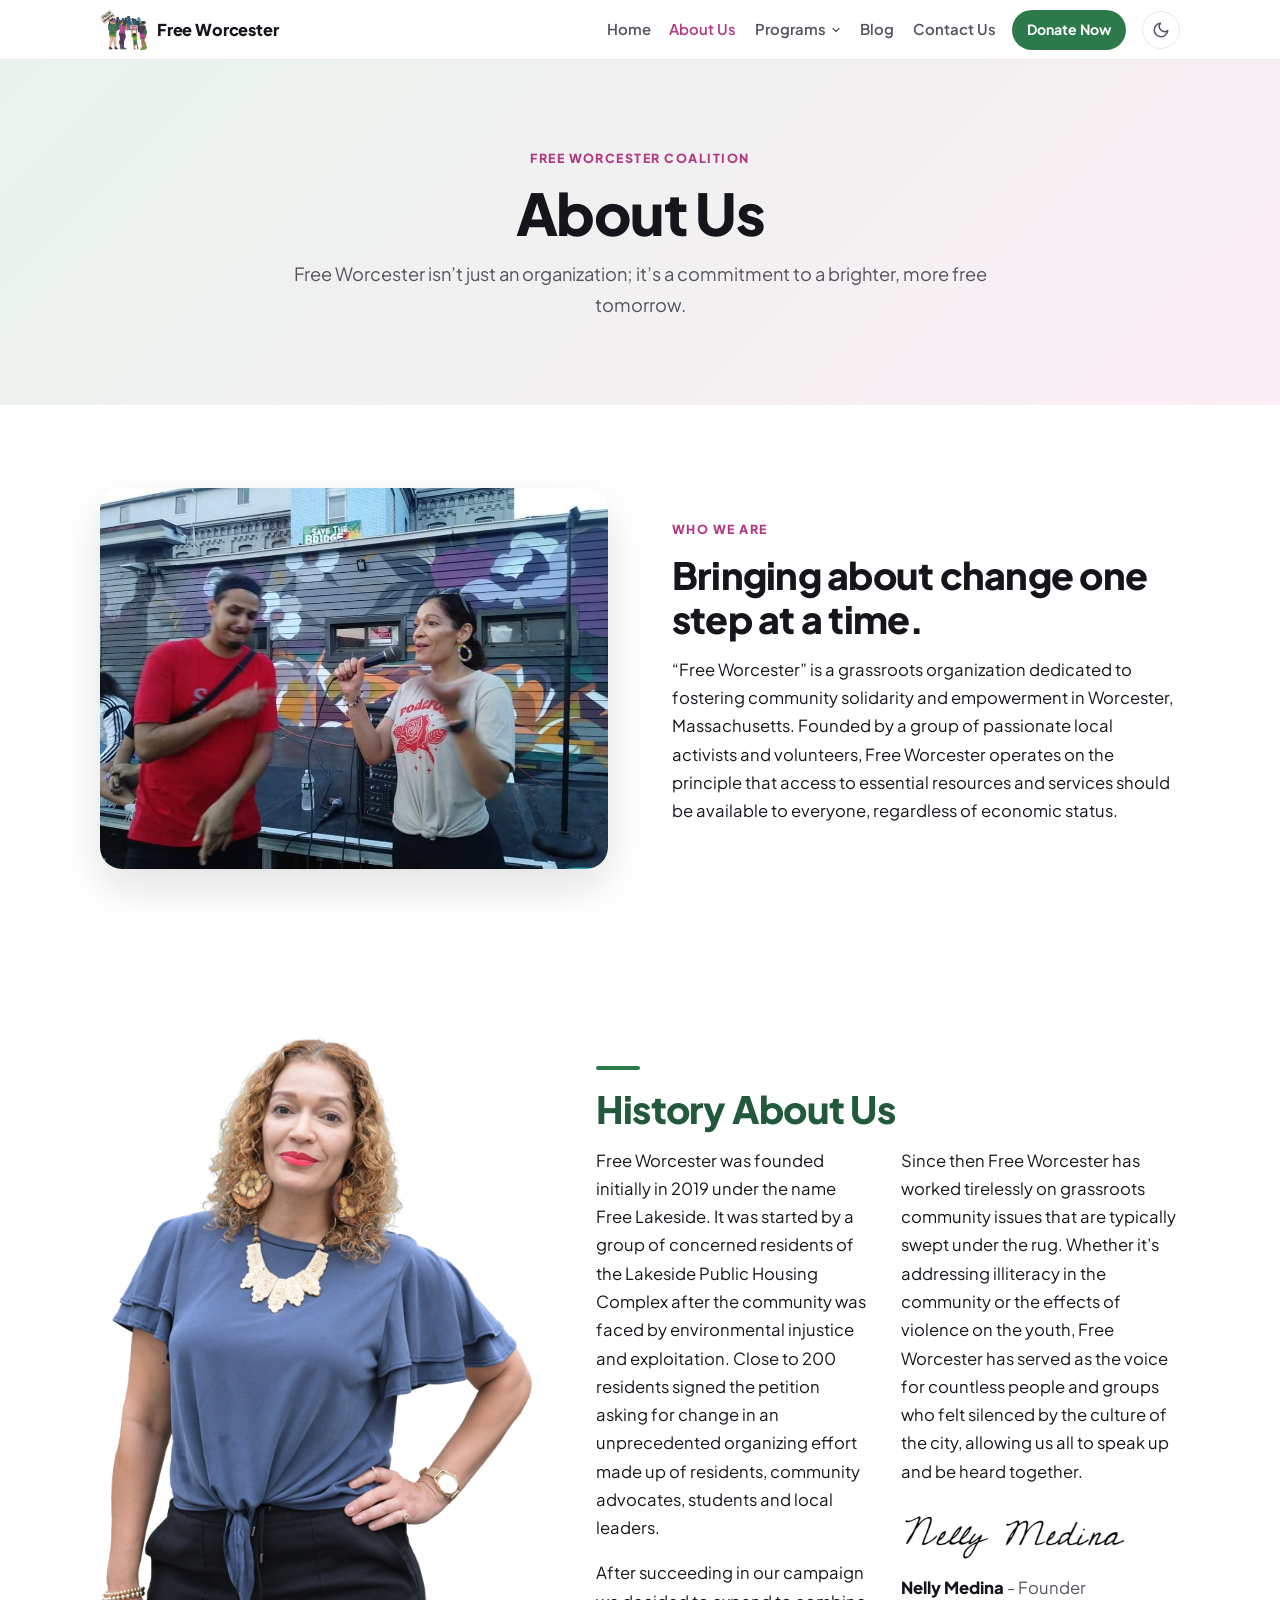
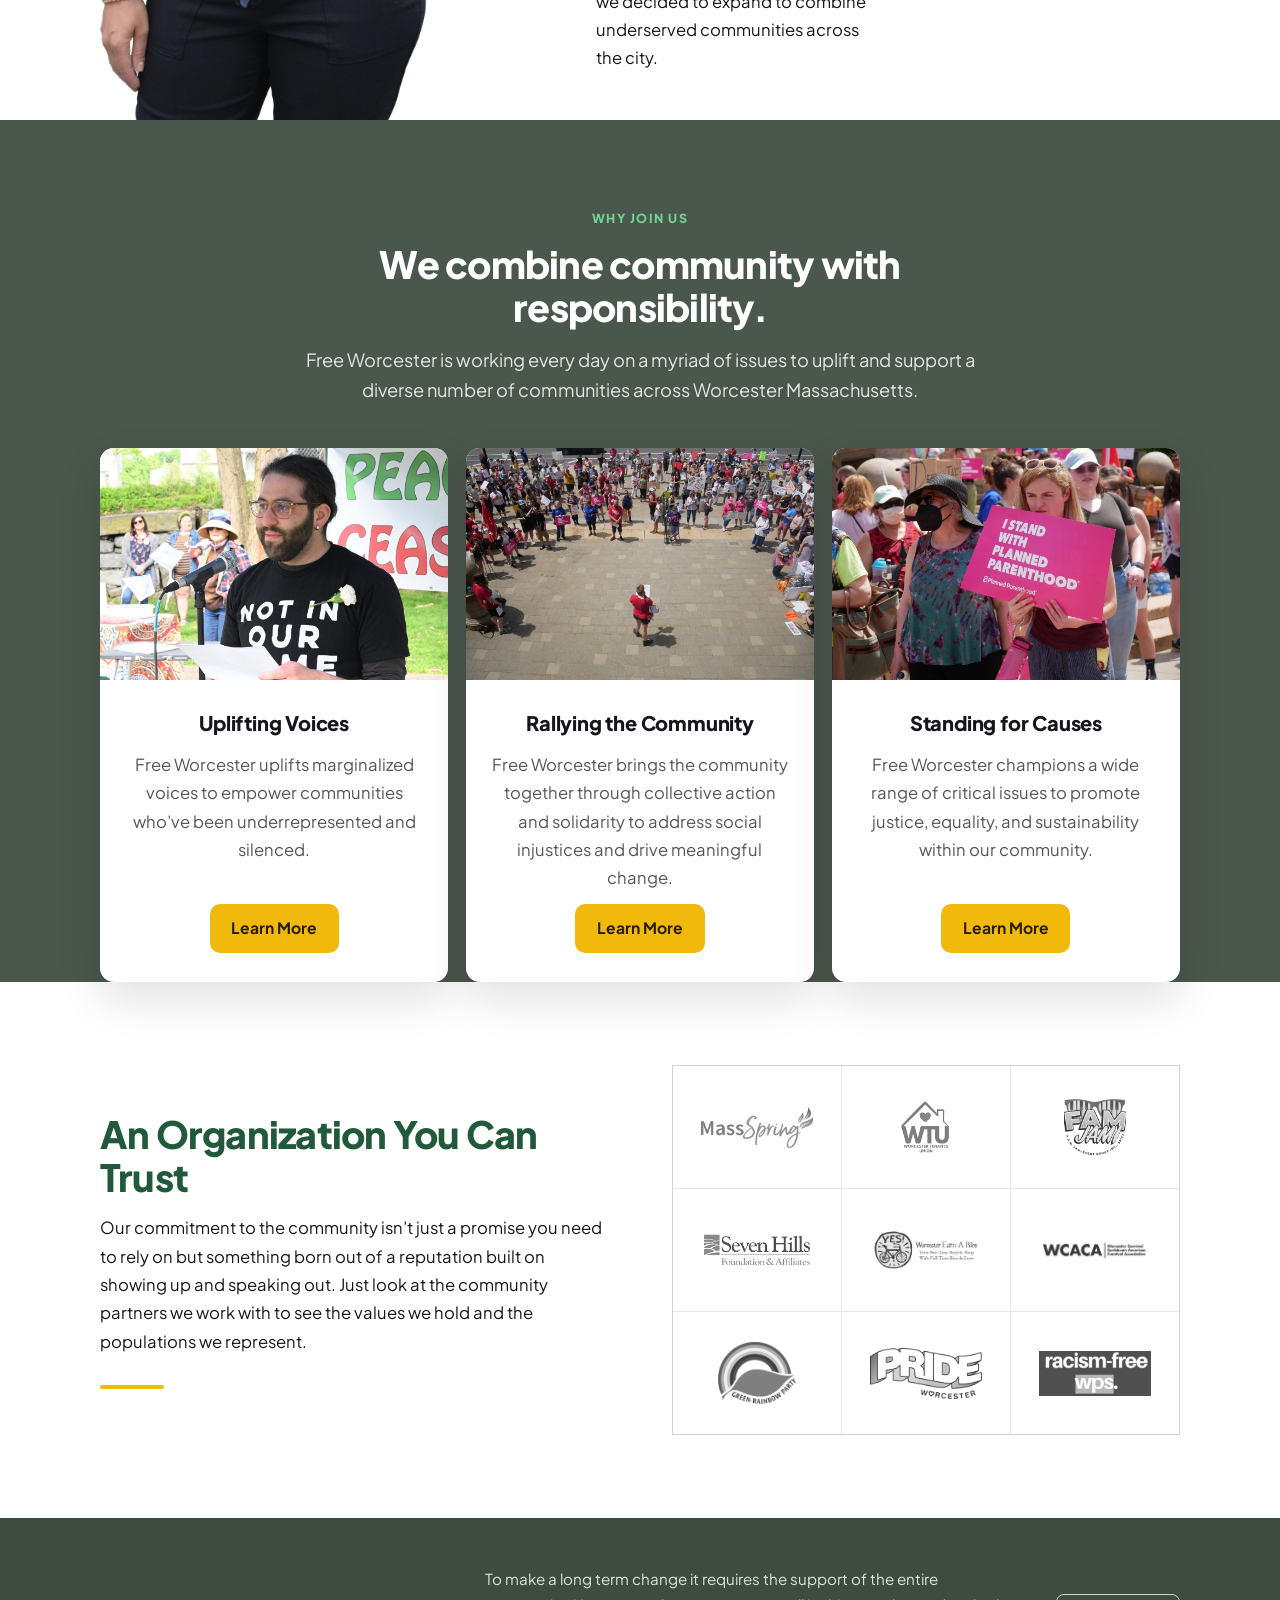
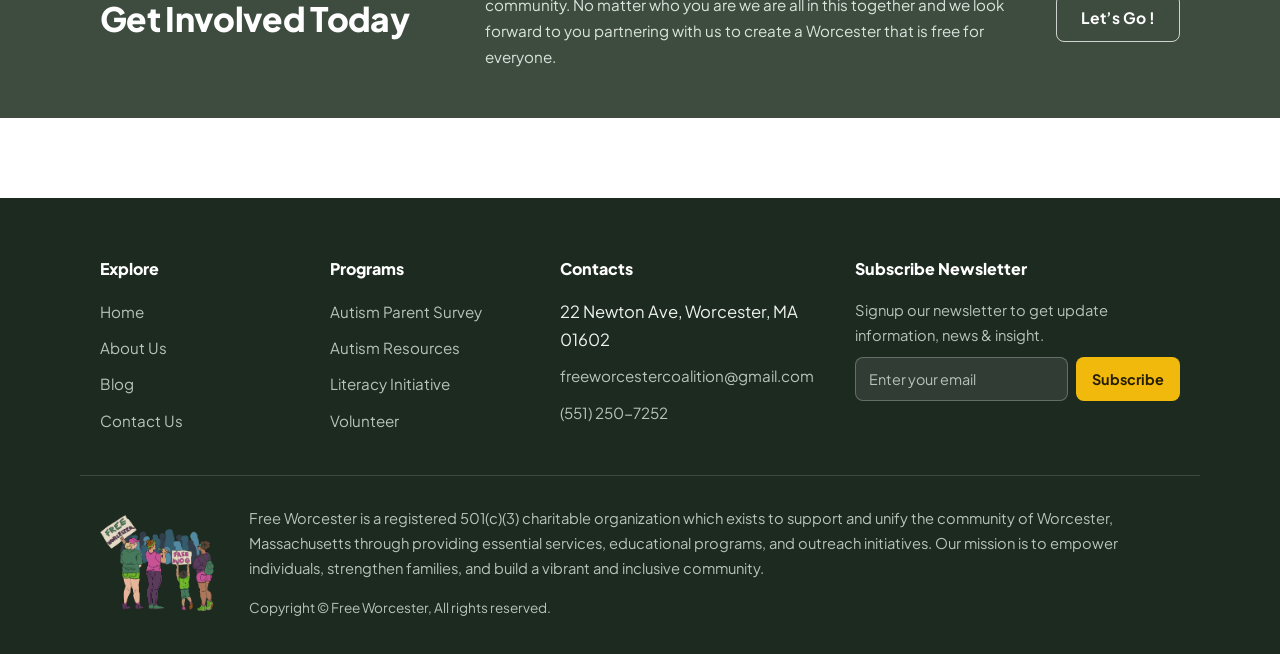
==== commit 944064b0: "Make the light-theme page background pure white The warm cream page tone becomes #ffffff to match th" ====
--- a/about.html
+++ b/about.html
@@ -11,7 +11,7 @@
 <link rel="preconnect" href="https://fonts.googleapis.com">
 <link rel="preconnect" href="https://fonts.gstatic.com" crossorigin>
 <link href="https://fonts.googleapis.com/css2?family=Plus+Jakarta+Sans:wght@400;600;700;800&display=swap" rel="stylesheet">
-<link rel="stylesheet" href="assets/fw.css?v=20260810b">
+<link rel="stylesheet" href="assets/fw.css?v=20260810c">
 <script>try{var t=localStorage.getItem('theme');if(t==='dark'||t==='light')document.documentElement.dataset.theme=t;}catch(e){}</script>
 </head>
 <body>
--- a/assets/fw.css
+++ b/assets/fw.css
@@ -2,9 +2,9 @@
 
 :root {
   color-scheme: light;
-  --page: #faf9f6;
+  --page: #ffffff;
   --surface: #ffffff;
-  --surface-2: #f3f1ea;
+  --surface-2: #f4f4f5;
   --ink: #16151c;
   --ink-2: #55535e;
   --muted: #8a8794;
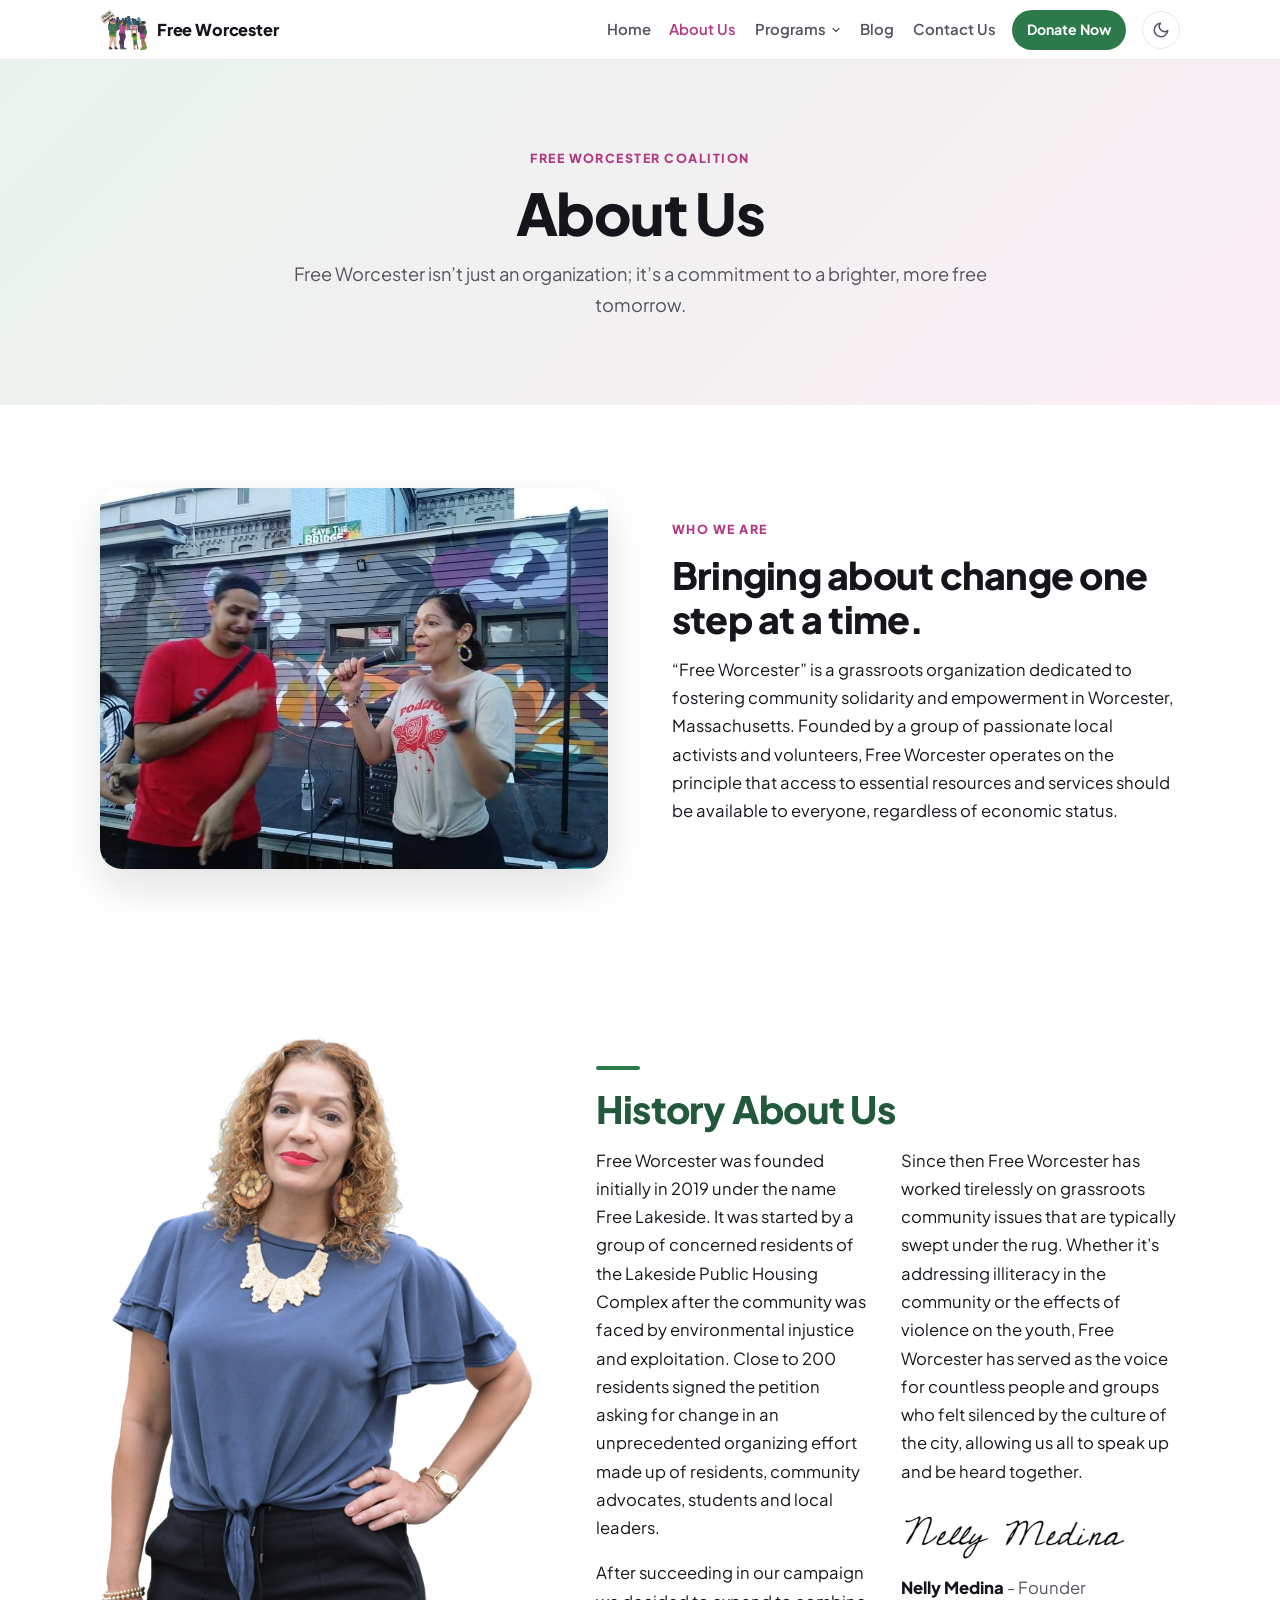
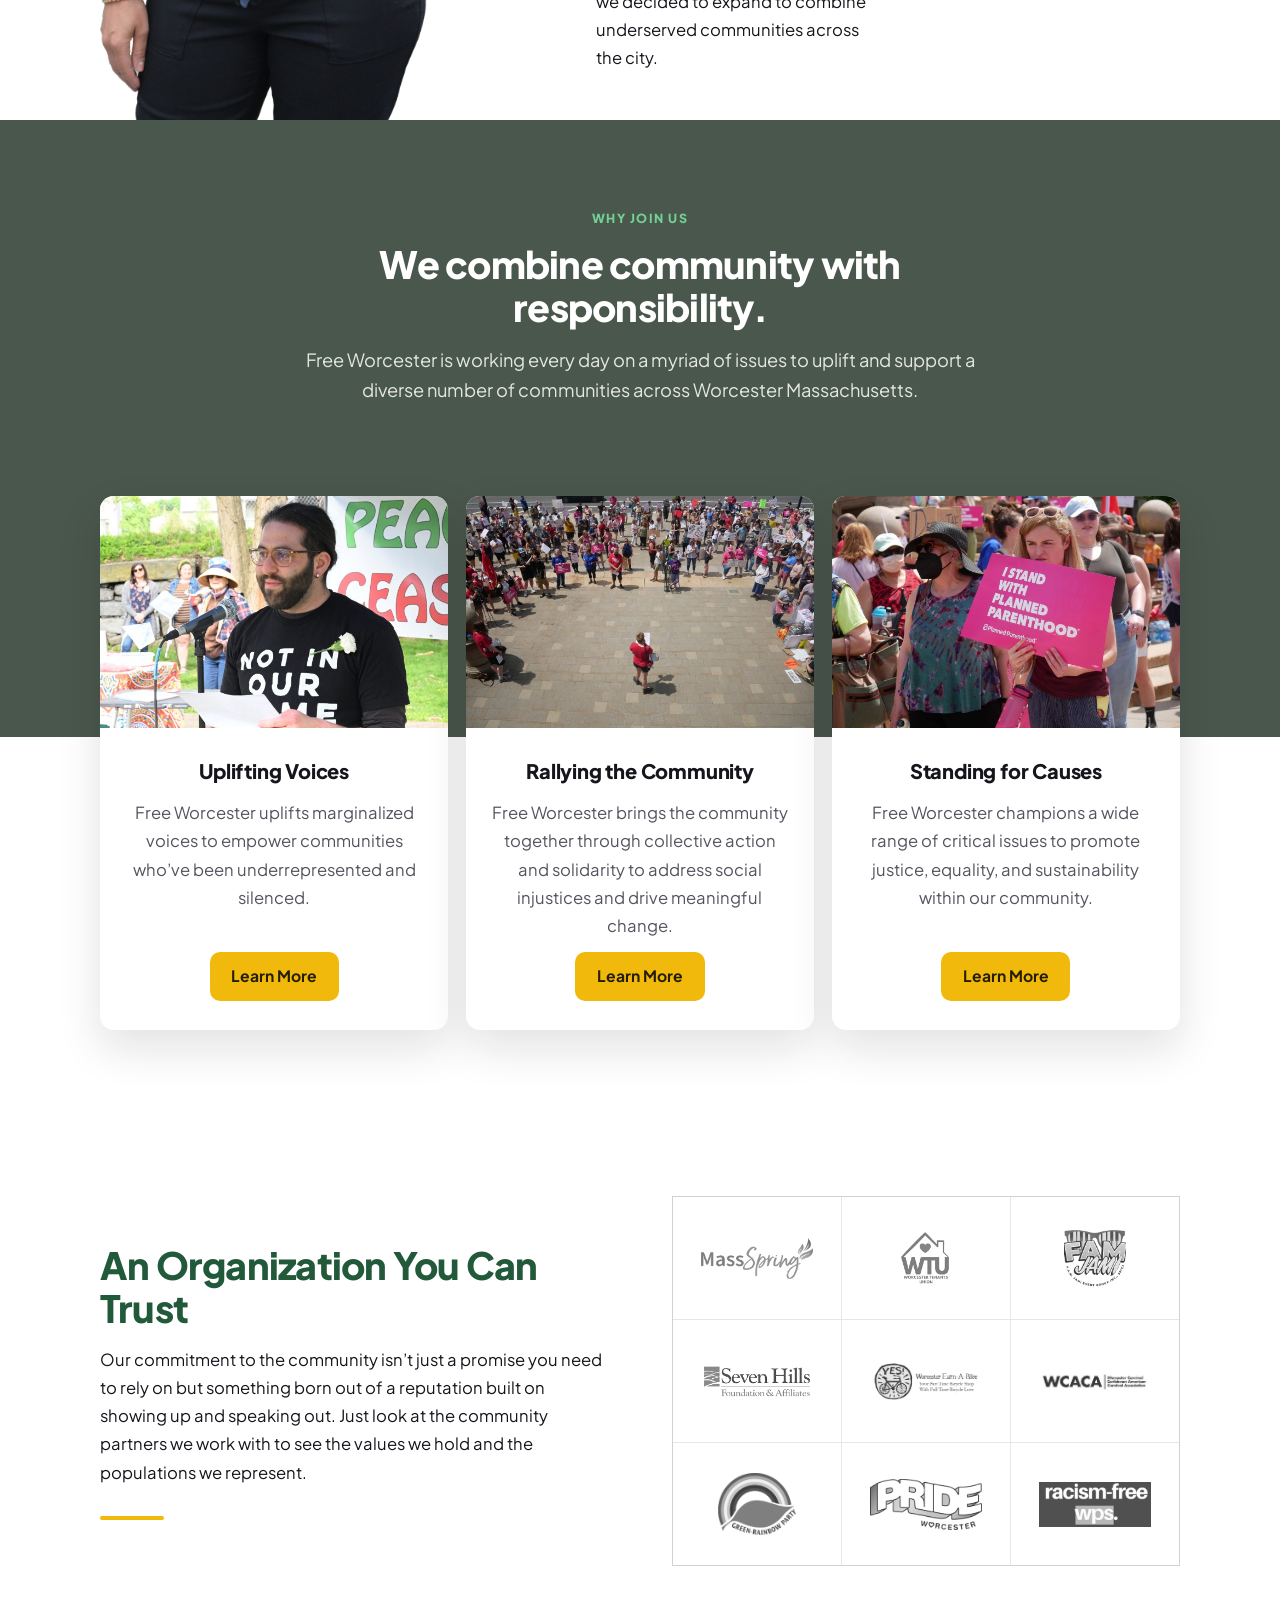
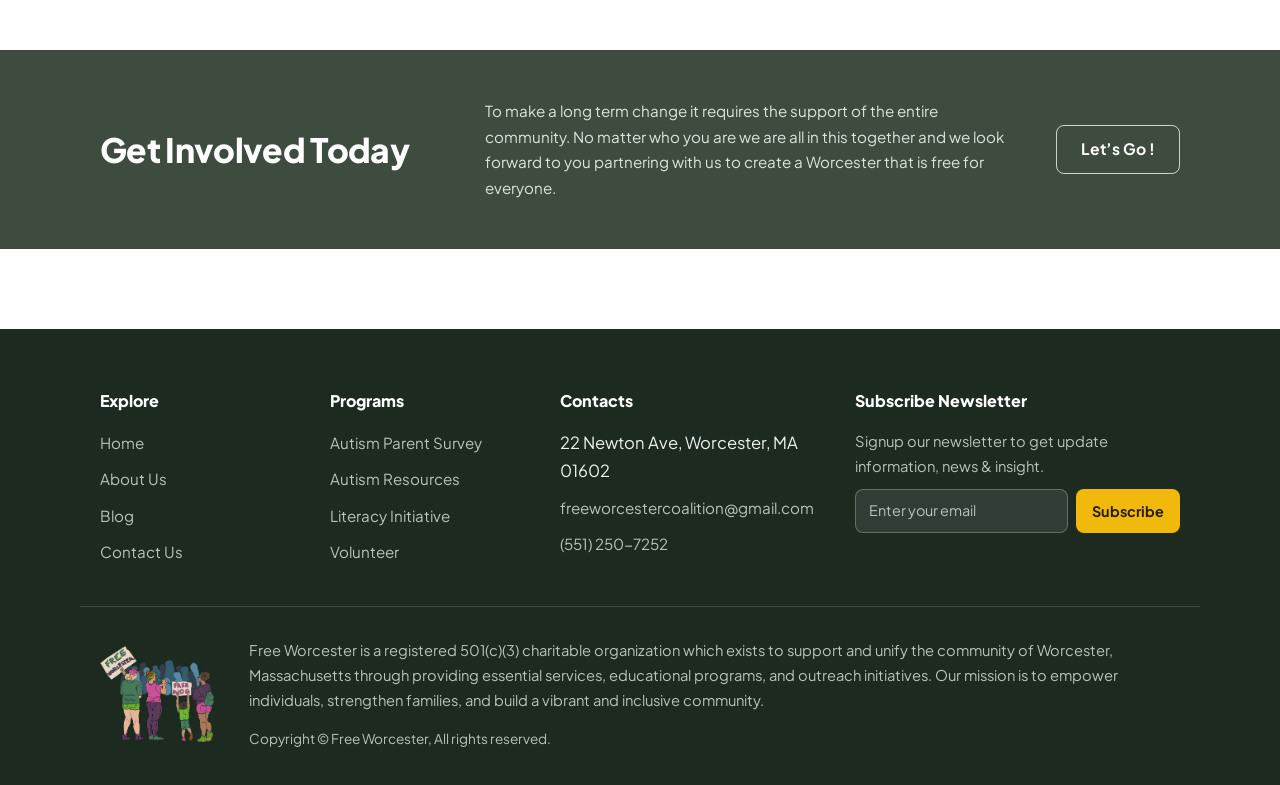
==== commit 920c4c04: "End the green band at the card photo line The Why Join Us band previously painted behind the full ca" ====
--- a/about.html
+++ b/about.html
@@ -11,7 +11,7 @@
 <link rel="preconnect" href="https://fonts.googleapis.com">
 <link rel="preconnect" href="https://fonts.gstatic.com" crossorigin>
 <link href="https://fonts.googleapis.com/css2?family=Plus+Jakarta+Sans:wght@400;600;700;800&display=swap" rel="stylesheet">
-<link rel="stylesheet" href="assets/fw.css?v=20260810c">
+<link rel="stylesheet" href="assets/fw.css?v=20260810d">
 <script>try{var t=localStorage.getItem('theme');if(t==='dark'||t==='light')document.documentElement.dataset.theme=t;}catch(e){}</script>
 </head>
 <body>
@@ -107,6 +107,11 @@
       <h2 class="title">We combine community with responsibility.</h2>
       <p class="lead" style="margin-bottom: 0;">Free Worcester is working every day on a myriad of issues to uplift and support a diverse number of communities across Worcester Massachusetts.</p>
     </div>
+  </div>
+</section>
+
+<section class="section join-hang">
+  <div class="container">
     <div class="grid-3 join-cards">
       <div class="join-card rv">
         <div class="thumb"><img src="images/fw-ceasefire-vigil-speaker.jpg" alt="A speaker reading from a page at an outdoor peace vigil, wearing a shirt that reads Not In Our Name" loading="lazy"></div>
--- a/assets/fw.css
+++ b/assets/fw.css
@@ -355,10 +355,11 @@
 .join-card h3 { margin: 0; font-size: 1.25rem; font-weight: 800; letter-spacing: -0.01em; }
 .join-card p { margin: 0; color: var(--ink-2); }
 .join-card .btn { border-radius: 10px; margin-top: auto; }
+.band-join, .join-hang { --photo-h: calc((min(1120px, 100vw - 2.5rem) - 2.2rem) / 3 * 2 / 3); }
 @media (min-width: 881px) {
-  .band-join { padding-bottom: 0; }
-  .join-cards { margin-bottom: -230px; }
-  .band-join + .section { padding-top: calc(230px + clamp(3rem, 7vw, 5.2rem)); }
+  .band-join { padding-bottom: calc(var(--photo-h) + 3rem); }
+  .join-hang { padding-top: 0; }
+  .join-hang .join-cards { margin-top: calc(-1 * var(--photo-h)); }
 }
 
 /* ---------- Contact ---------- */
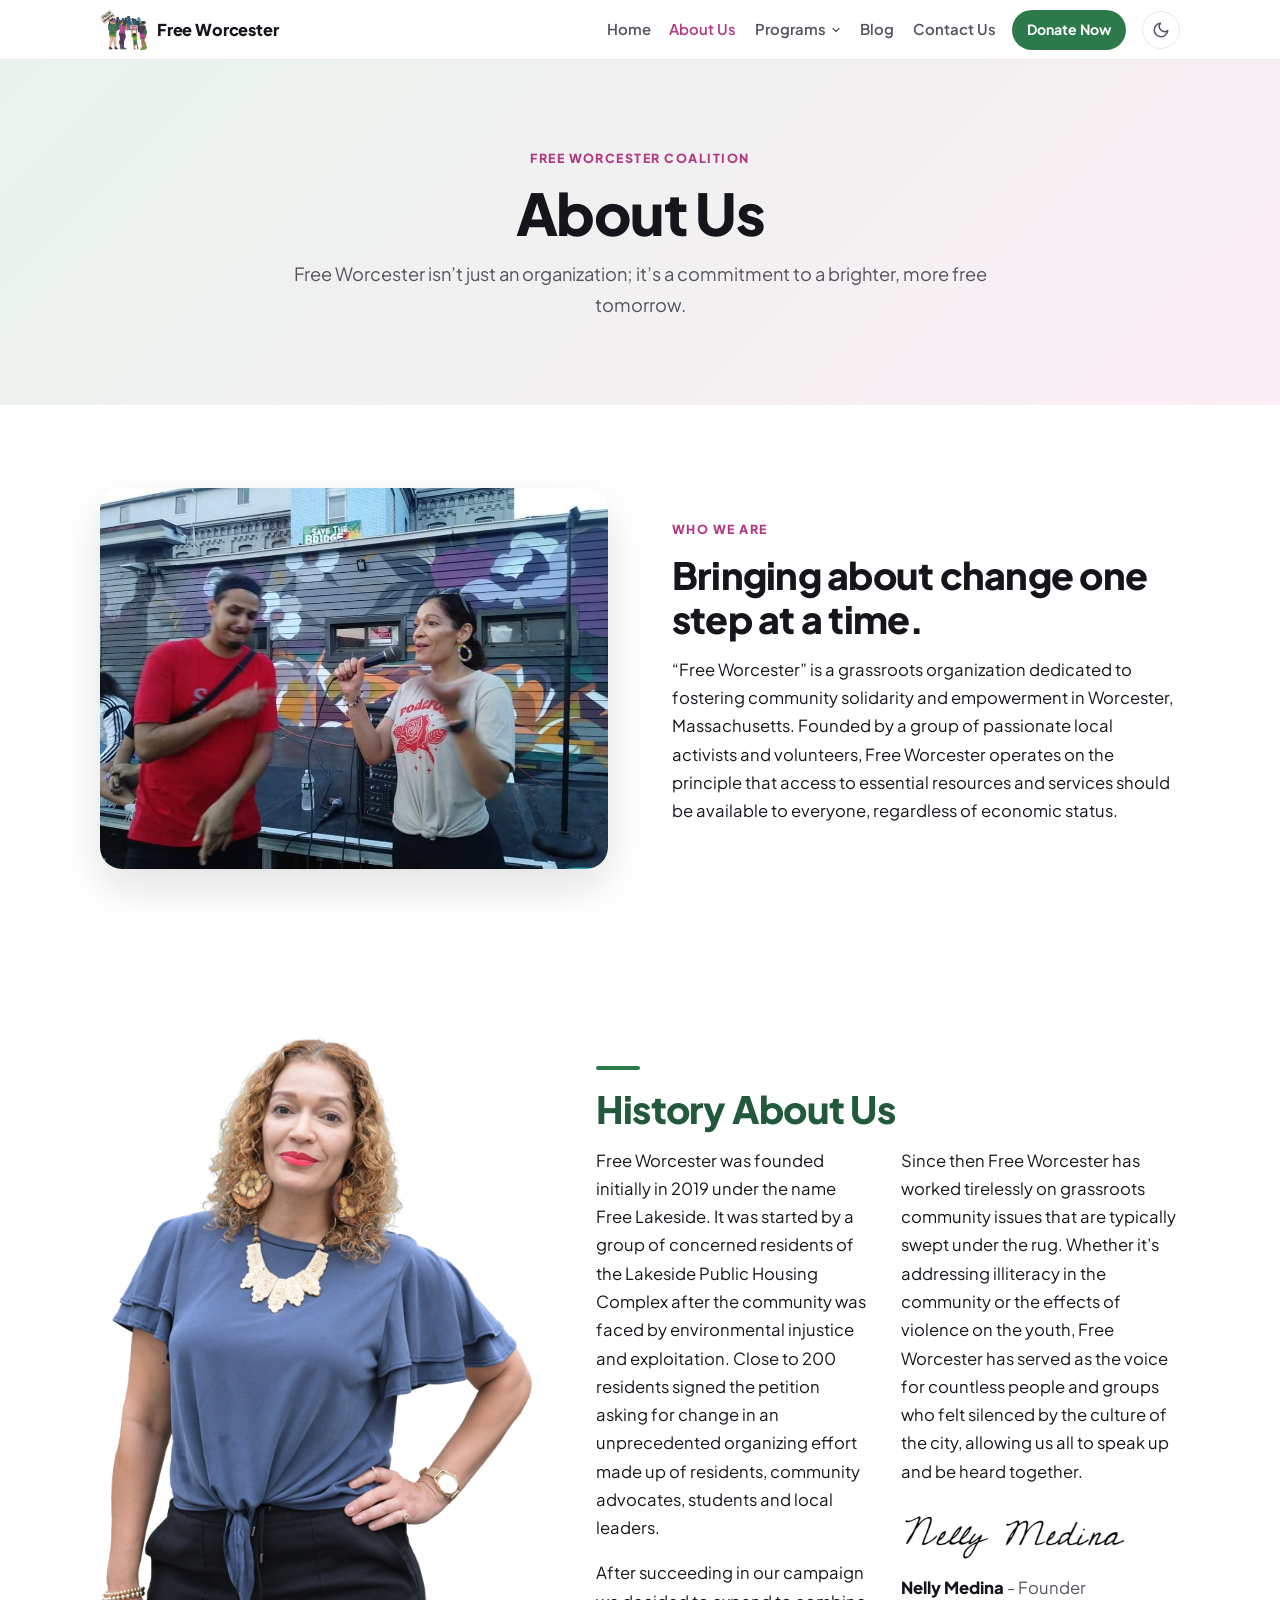
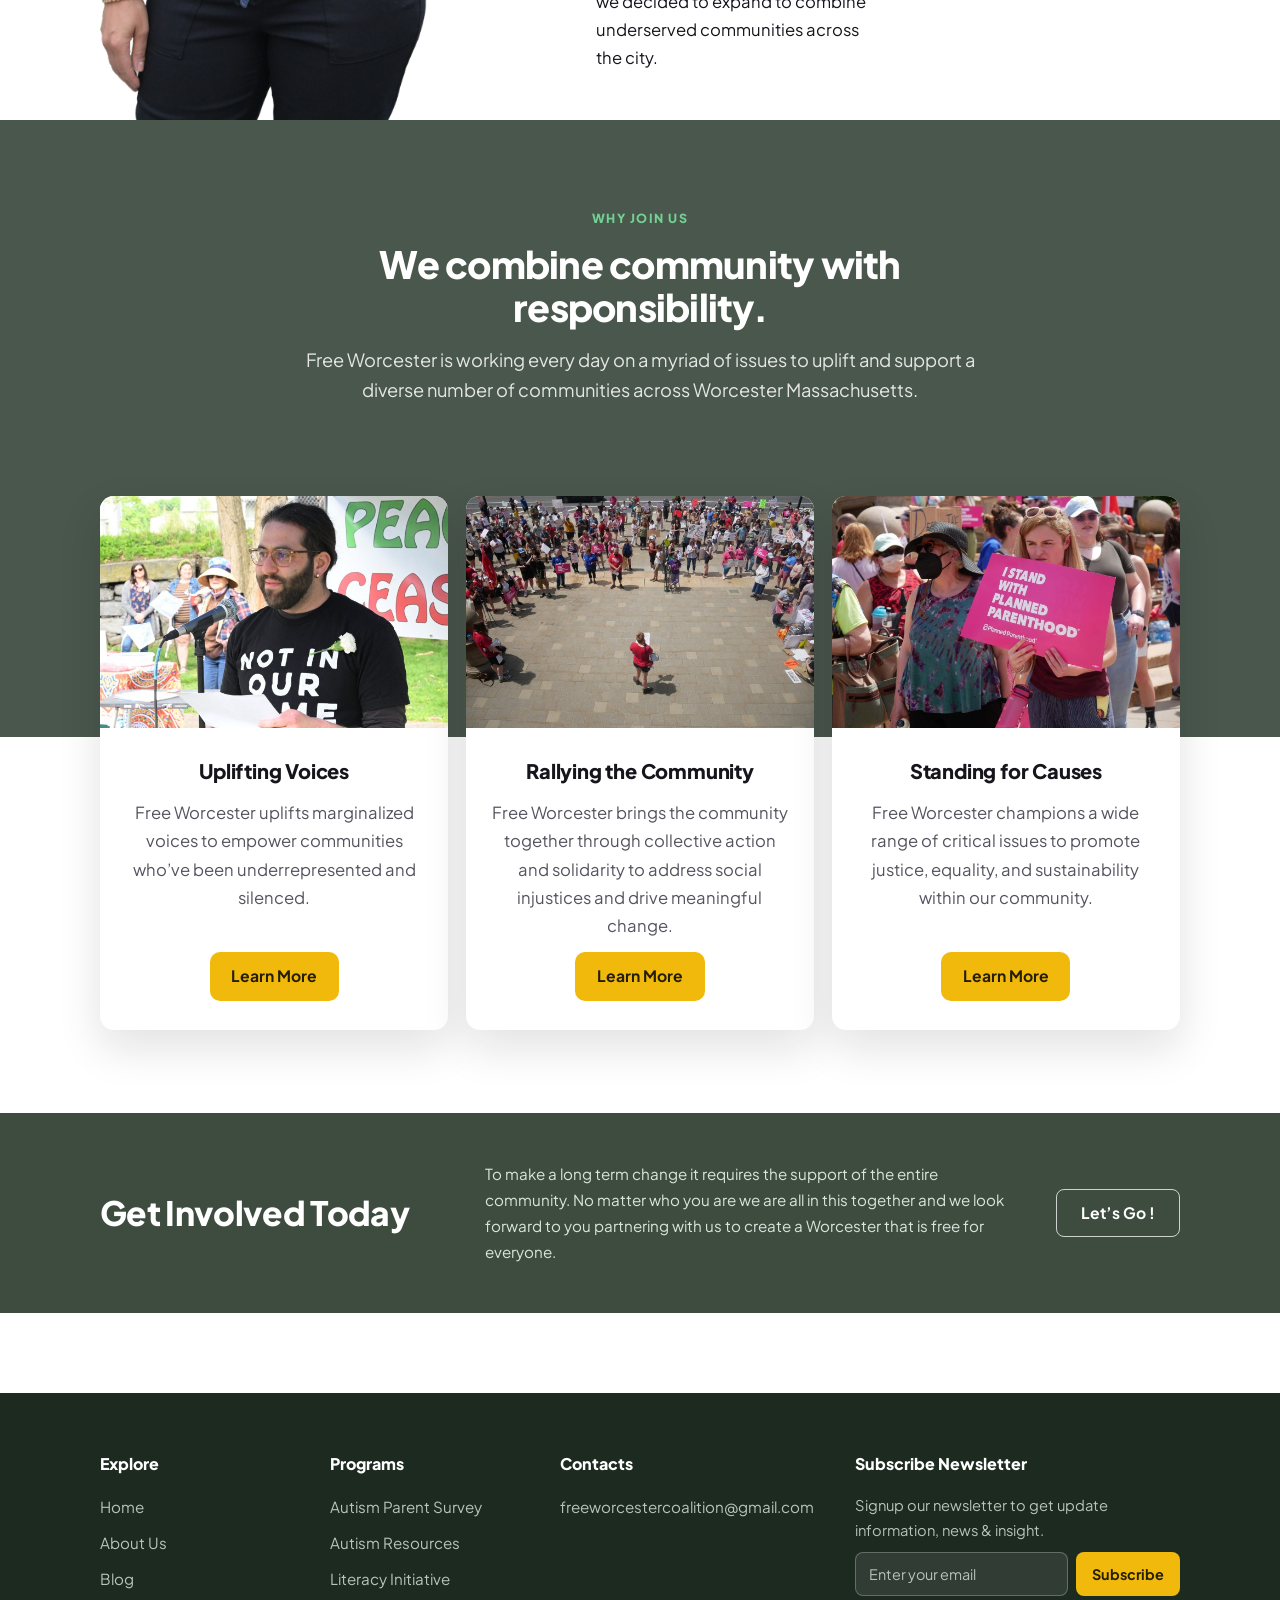
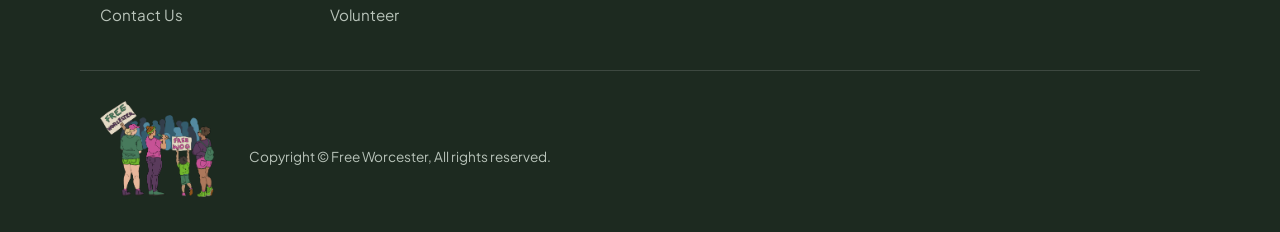
==== commit b098d1c7: "Trim footer contact details and hide the partner sections The footer's Contacts column now lists onl" ====
--- a/about.html
+++ b/about.html
@@ -141,6 +141,7 @@
   </div>
 </section>
 
+<!-- Community partners hidden pending partner approval
 <section class="section" id="trust">
   <div class="container">
     <div class="split">
@@ -163,6 +164,7 @@
     </div>
   </div>
 </section>
+-->
 
 <section class="section tight band-cta" id="get-involved">
   <div class="container cta-row rv">
@@ -197,9 +199,7 @@
     <div>
       <h4>Contacts</h4>
       <ul>
-        <li>22 Newton Ave, Worcester, MA 01602</li>
         <li><a href="mailto:freeworcestercoalition@gmail.com">freeworcestercoalition@gmail.com</a></li>
-        <li><a href="tel:+15512507252">(551) 250-7252</a></li>
       </ul>
     </div>
     <div>
@@ -214,7 +214,6 @@
   <div class="foot-bottom">
     <img src="images/free-worcester-logo.png" alt="Free Worcester logo">
     <div>
-      <p>Free Worcester is a registered 501(c)(3) charitable organization which exists to support and unify the community of Worcester, Massachusetts through providing essential services, educational programs, and outreach initiatives. Our mission is to empower individuals, strengthen families, and build a vibrant and inclusive community.</p>
       <p class="copyright">Copyright &copy; Free Worcester, All rights reserved.</p>
     </div>
   </div>
